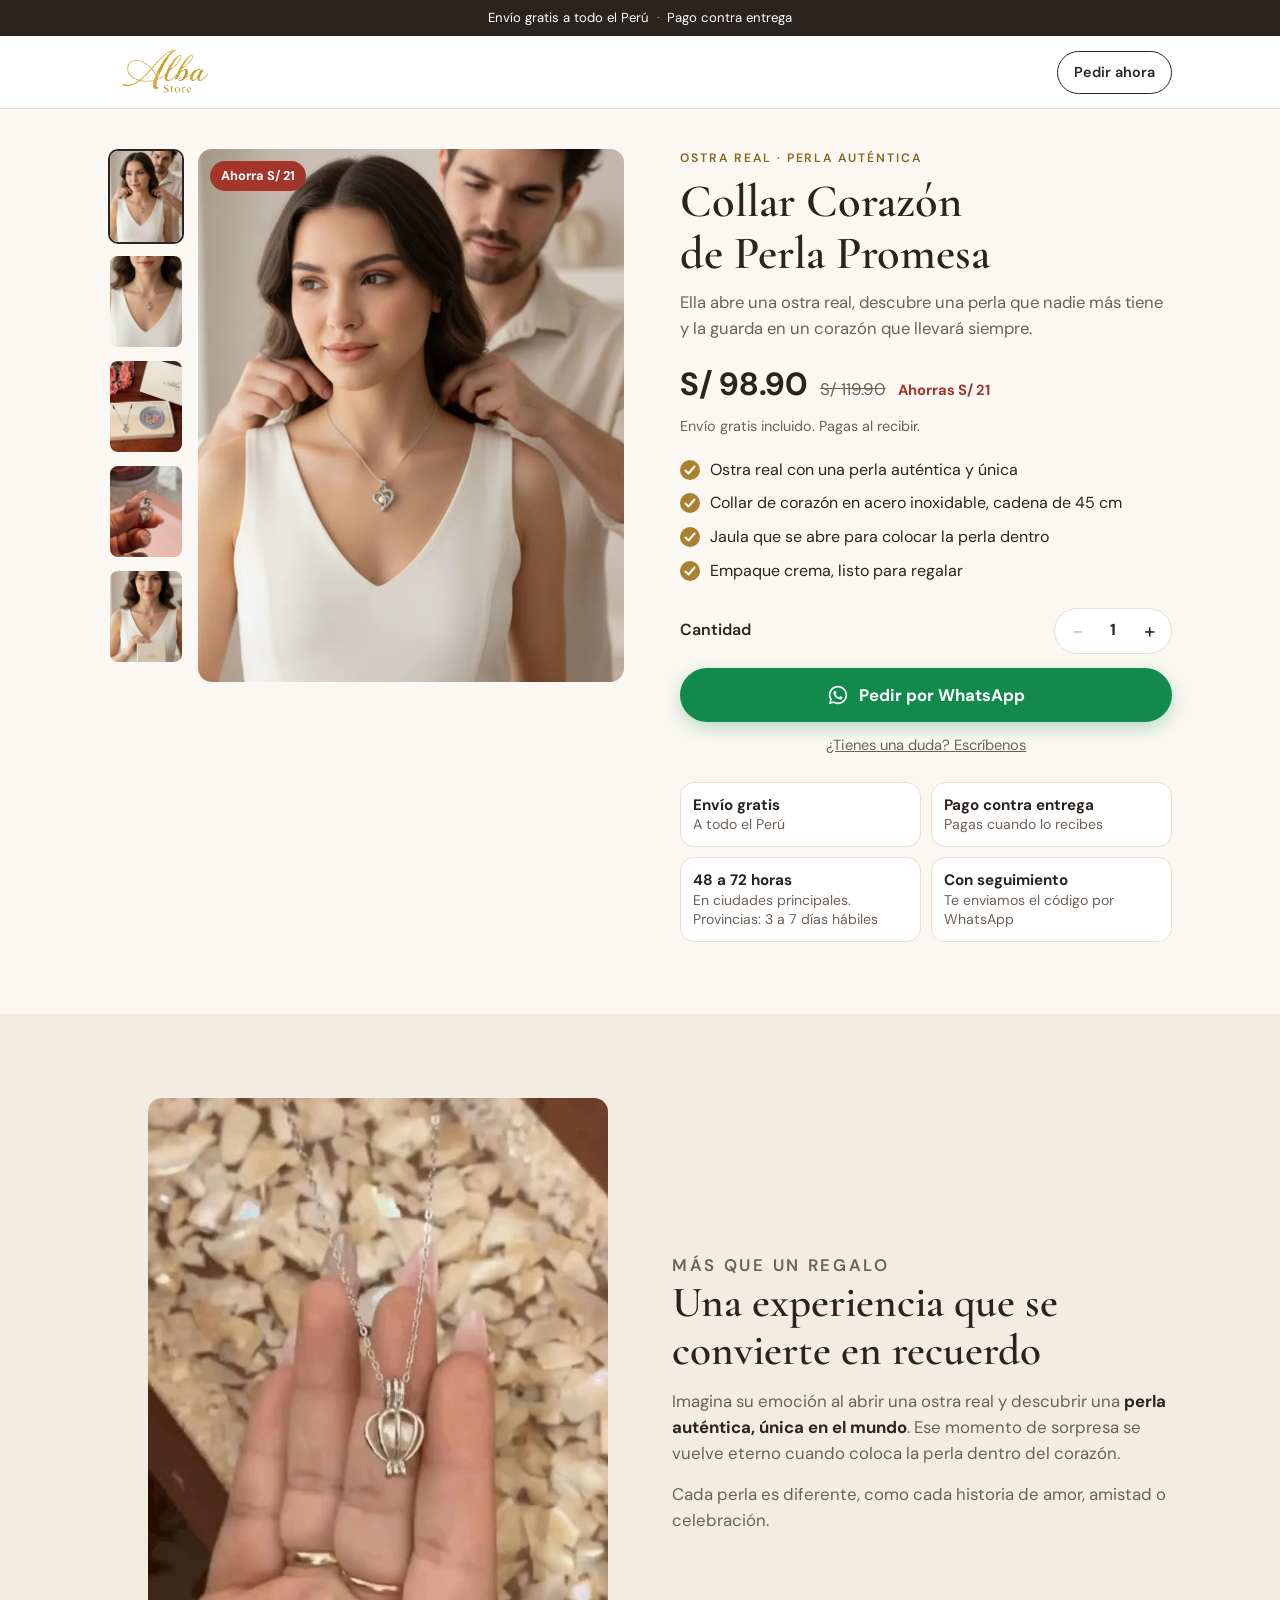
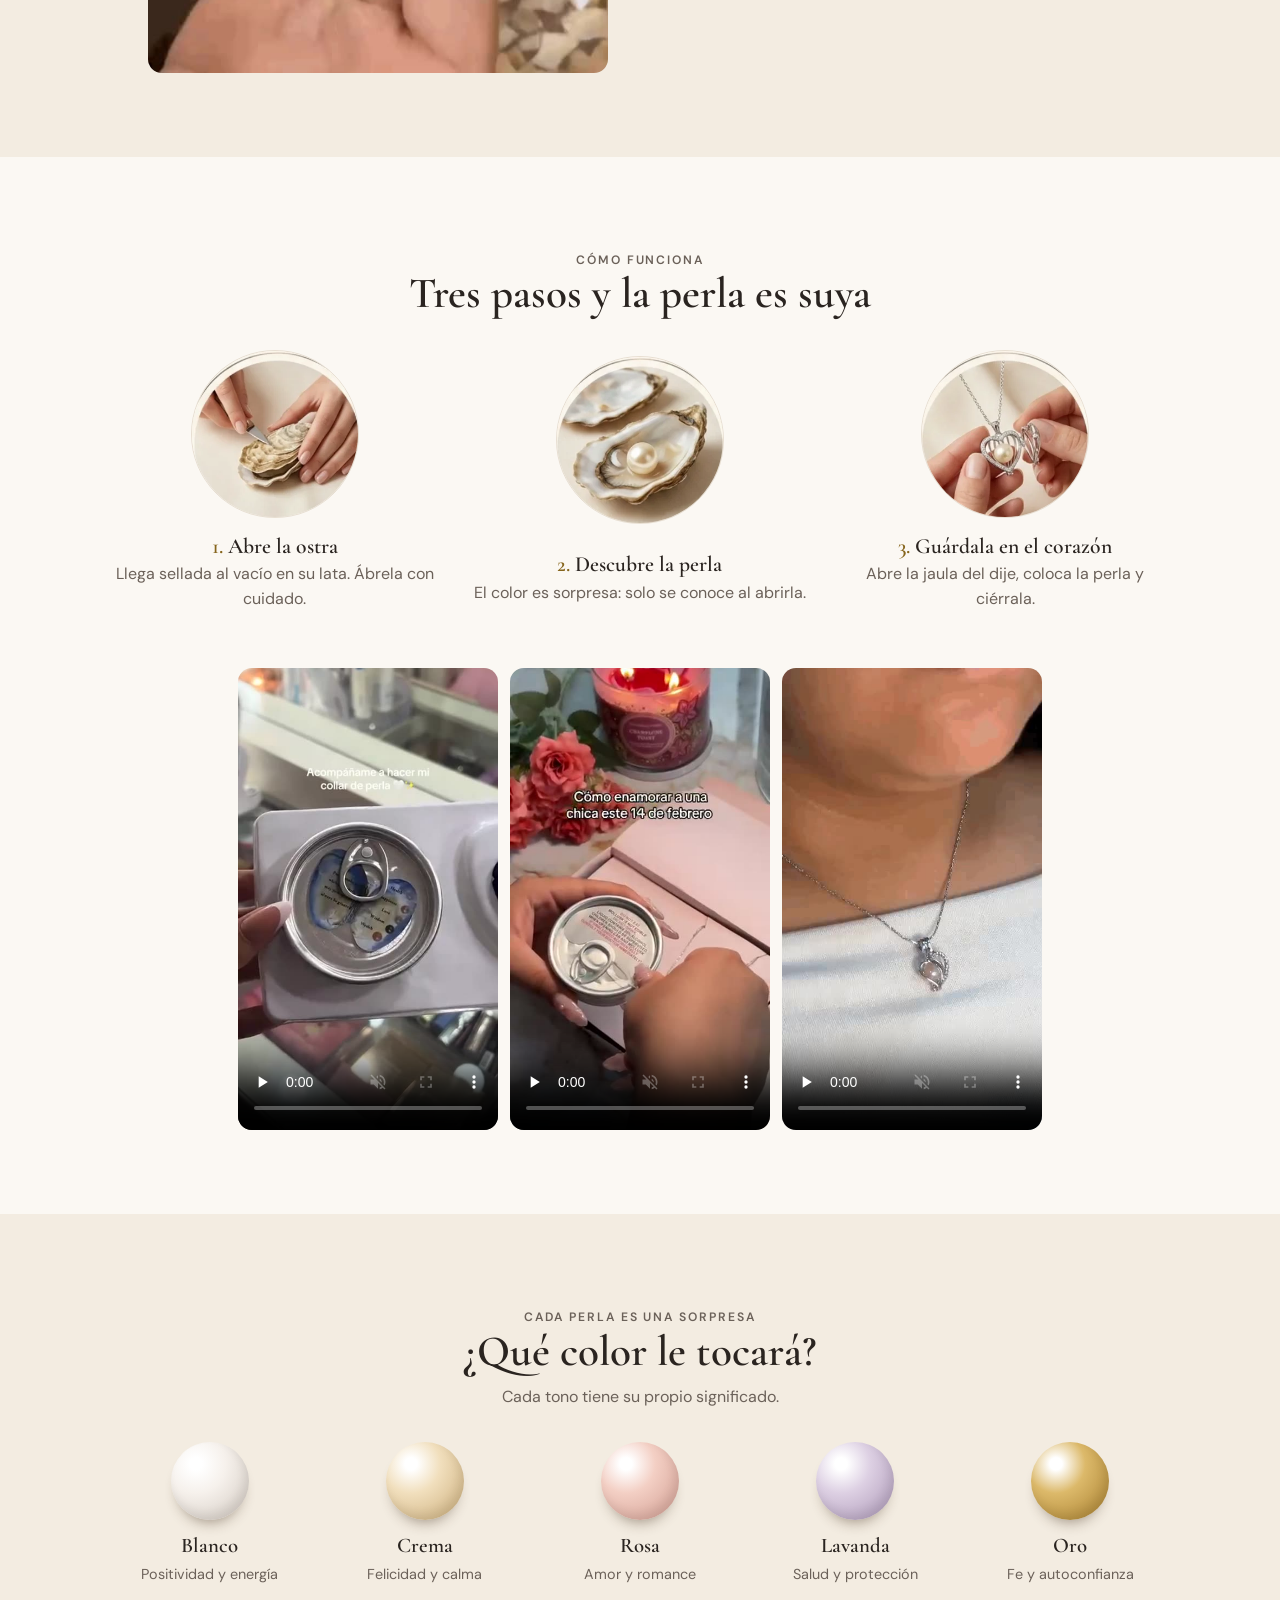
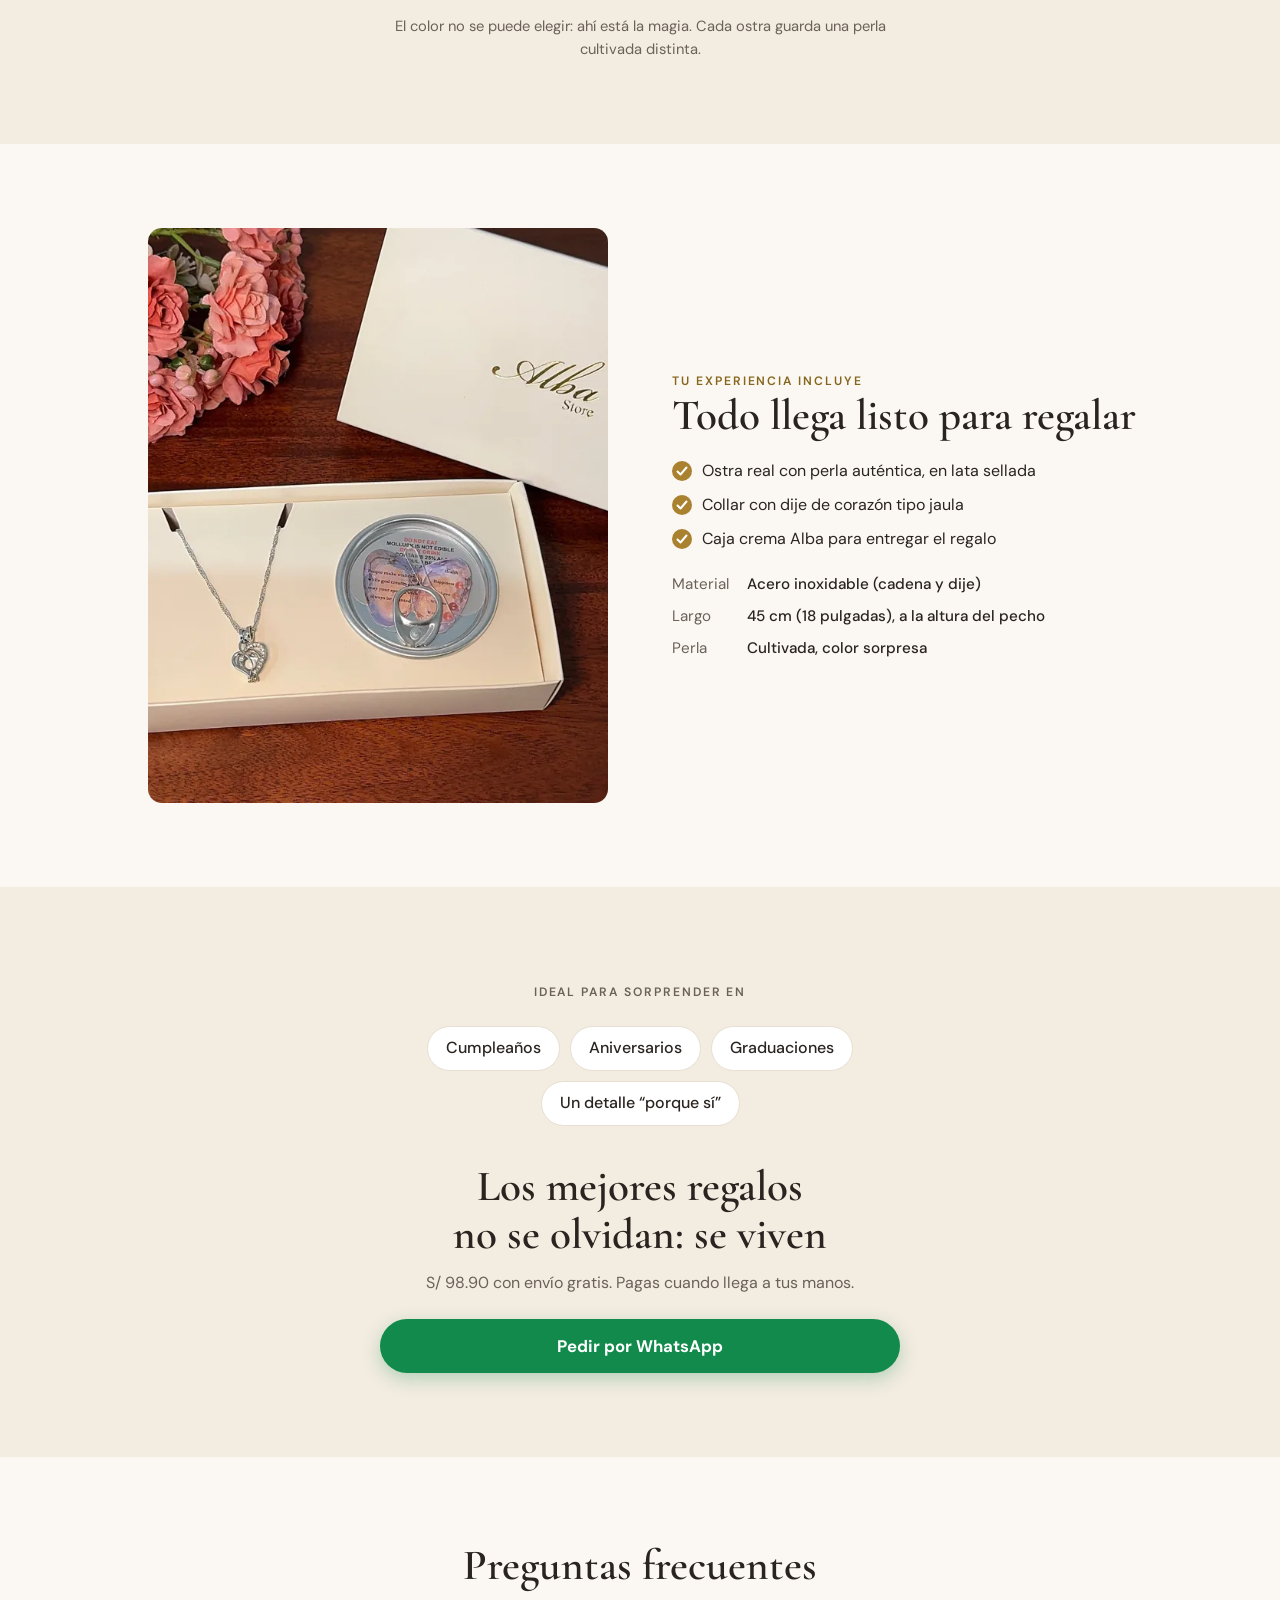
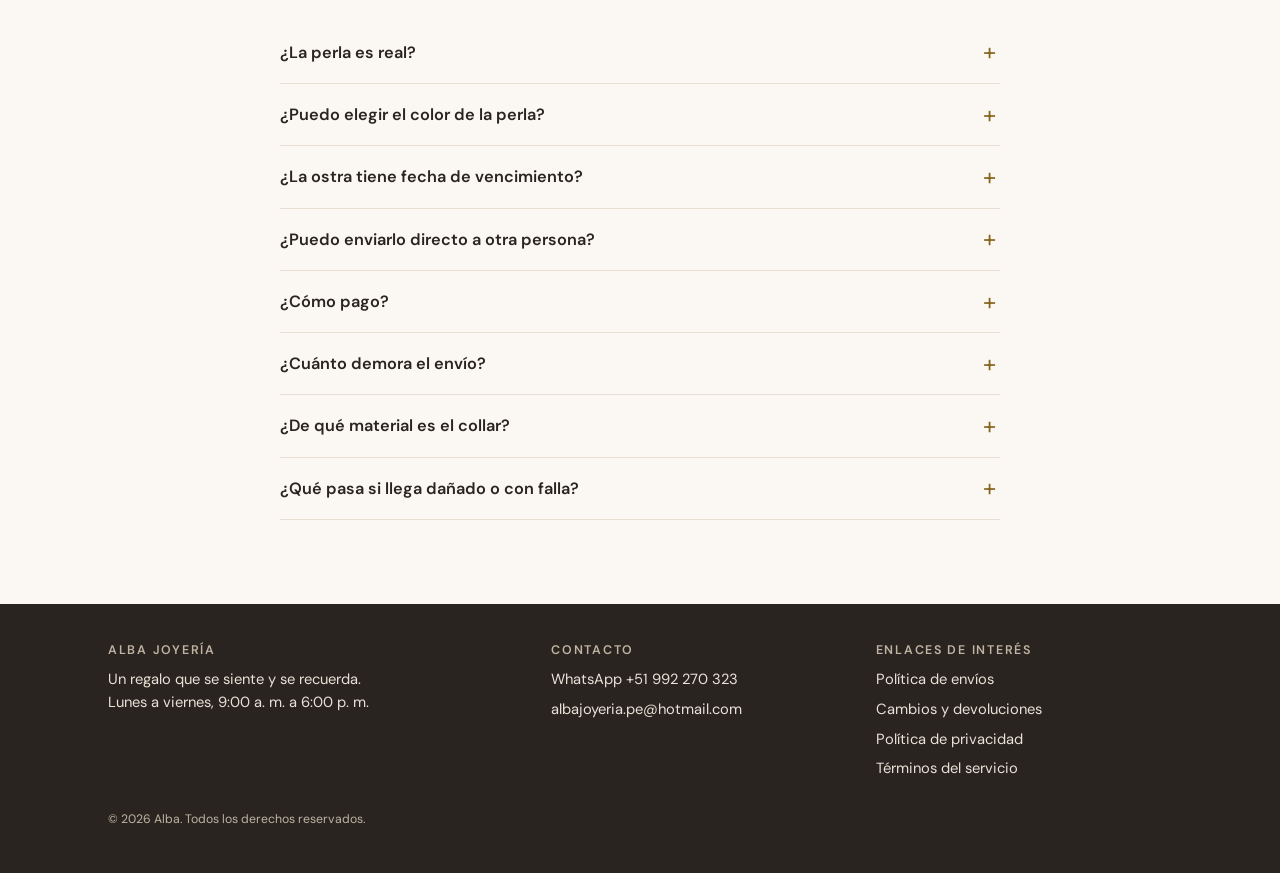
==== index.html @ fdcc2428 "Sitio estático de Alba: página del Collar Corazón de Perla Promesa Co-Authored-By: Claude Fable 5.2 " ====
<!doctype html>
<html lang="es-PE">
<head>
<meta charset="utf-8">
<meta name="viewport" content="width=device-width, initial-scale=1, viewport-fit=cover">
<title>Collar Corazón de Perla Promesa — Alba</title>
<meta name="description" content="Una ostra real con una perla auténtica y un collar de corazón para guardarla. Envío gratis a todo el Perú y pago contra entrega.">
<meta name="theme-color" content="#2a2420">
<link rel="canonical" href="https://www.albajoyeriaperu.com/">
<meta property="og:type" content="product">
<meta property="og:title" content="Collar Corazón de Perla Promesa — Alba">
<meta property="og:description" content="Ella abre una ostra real, descubre su perla y la guarda en un corazón. Envío gratis a todo el Perú.">
<meta property="og:image" content="https://www.albajoyeriaperu.com/img/og.jpg">
<meta property="og:locale" content="es_PE">
<link rel="icon" href="img/logo.png">
<link rel="preconnect" href="https://fonts.googleapis.com">
<link rel="preconnect" href="https://fonts.gstatic.com" crossorigin>
<link href="https://fonts.googleapis.com/css2?family=Cormorant+Garamond:wght@500;600&family=DM+Sans:wght@400;500;600;700&display=swap" rel="stylesheet">
<link rel="preload" as="image" href="img/pareja-600.webp" imagesrcset="img/pareja-600.webp 600w, img/pareja-1200.webp 1200w" imagesizes="(min-width: 860px) 480px, 100vw">
<link rel="stylesheet" href="styles.css">
<script type="application/ld+json">
{
  "@context": "https://schema.org",
  "@type": "Product",
  "name": "Collar Corazón de Perla Promesa",
  "image": ["https://www.albajoyeriaperu.com/img/pareja-1200.webp", "https://www.albajoyeriaperu.com/img/caja-1200.webp"],
  "description": "Ostra real con perla auténtica y collar de corazón de acero inoxidable con jaula para guardar la perla. Incluye empaque de regalo.",
  "brand": { "@type": "Brand", "name": "Alba" },
  "offers": {
    "@type": "Offer",
    "priceCurrency": "PEN",
    "price": "98.90",
    "availability": "https://schema.org/InStock",
    "url": "https://www.albajoyeriaperu.com/"
  }
}
</script>
</head>
<body>

<div class="topbar"><span>Envío gratis a todo el Perú</span><span>Pago contra entrega</span></div>

<header class="header">
  <div class="wrap">
    <a href="#top" aria-label="Alba, inicio"><img src="img/logo.png" alt="Alba Store" width="400" height="200"></a>
    <a class="header-cta" href="https://wa.me/51992270323?text=Hola%20Alba%2C%20quiero%20pedir%20el%20Collar%20Coraz%C3%B3n%20de%20Perla%20Promesa" data-order>Pedir ahora</a>
  </div>
</header>

<main id="top">

  <!-- Producto -->
  <section class="product">
    <div class="wrap product-grid">

      <div class="gallery" aria-label="Fotos del producto">
        <span class="badge-save">Ahorra S/ <span data-save>21</span></span>
        <div class="gallery-thumbs" id="thumbs"></div>
        <div class="gallery-track" id="track" tabindex="0">
          <img src="img/pareja-600.webp" srcset="img/pareja-600.webp 600w, img/pareja-1200.webp 1200w" sizes="(min-width: 860px) 480px, 100vw" width="1080" height="1350" alt="Él le pone el collar de corazón con la perla dentro" fetchpriority="high">
          <img src="img/detalle-600.webp" srcset="img/detalle-600.webp 600w, img/detalle-1200.webp 1200w" sizes="(min-width: 860px) 480px, 100vw" width="1080" height="1350" alt="Collar de corazón plateado con perla, puesto" loading="lazy">
          <img src="img/caja-600.webp" srcset="img/caja-600.webp 600w, img/caja-1200.webp 1200w" sizes="(min-width: 860px) 480px, 100vw" width="1200" height="1500" alt="Caja de regalo con el collar y la ostra enlatada" loading="lazy">
          <img src="img/perla-en-mano-600.webp" srcset="img/perla-en-mano-600.webp 600w, img/perla-en-mano-1200.webp 720w" sizes="(min-width: 860px) 480px, 100vw" width="720" height="895" alt="Perla rosada dentro del dije de corazón" loading="lazy">
          <img src="img/regalo-600.webp" srcset="img/regalo-600.webp 600w, img/regalo-1200.webp 864w" sizes="(min-width: 860px) 480px, 100vw" width="864" height="1080" alt="Collar puesto junto a la caja de regalo Alba" loading="lazy">
        </div>
        <div class="gallery-dots" id="dots"></div>
      </div>

      <div class="buy">
        <p class="eyebrow">Ostra real · Perla auténtica</p>
        <h1>Collar Corazón de Perla Promesa</h1>
        <p class="lede">Ella abre una ostra real, descubre una perla que nadie más tiene y la guarda en un corazón que llevará siempre.</p>

        <div class="price">
          <span class="price-now">S/ <span data-price>98.90</span></span>
          <s class="price-was">S/ <span data-compare>119.90</span></s>
          <span class="price-save">Ahorras S/ <span data-save>21</span></span>
          <span class="price-note">Envío gratis incluido. Pagas al recibir.</span>
        </div>

        <ul class="checks">
          <li>Ostra real con una perla auténtica y única</li>
          <li>Collar de corazón en acero inoxidable, cadena de 45 cm</li>
          <li>Jaula que se abre para colocar la perla dentro</li>
          <li>Empaque crema, listo para regalar</li>
        </ul>

        <div class="buy-actions" id="buy-actions">
          <div class="qty-row">
            <span id="qty-label">Cantidad</span>
            <div class="stepper" role="group" aria-labelledby="qty-label">
              <button type="button" data-qty="-1" aria-label="Quitar uno">−</button>
              <output data-qty-out>1</output>
              <button type="button" data-qty="1" aria-label="Agregar uno">+</button>
            </div>
          </div>
          <a class="btn btn--wa" href="https://wa.me/51992270323?text=Hola%20Alba%2C%20quiero%20pedir%20el%20Collar%20Coraz%C3%B3n%20de%20Perla%20Promesa" data-order>
            <svg viewBox="0 0 24 24" aria-hidden="true"><path d="M12 2a10 10 0 0 0-8.6 15.1L2 22l5-1.3A10 10 0 1 0 12 2Zm0 18.2a8.200 8.200 0 0 1-4.200-1.150l-.3-.18-3 .78.800-2.900-.200-.3A8.200 8.200 0 1 1 12 20.2Zm4.500-6.100c-.250-.120-1.460-.720-1.690-.800-.230-.080-.390-.120-.560.120-.160.250-.640.800-.780.970-.140.160-.290.180-.530.060a6.700 6.700 0 0 1-1.980-1.220 7.400 7.400 0 0 1-1.370-1.700c-.140-.250-.020-.380.110-.500.110-.110.250-.290.370-.430.120-.140.160-.250.250-.410.080-.160.040-.310-.020-.430-.060-.120-.560-1.340-.760-1.840-.200-.480-.410-.420-.560-.420h-.480a.920.920 0 0 0-.660.310 2.800 2.800 0 0 0-.870 2.070c0 1.220.890 2.400 1.010 2.570.120.160 1.750 2.670 4.240 3.740.590.260 1.050.410 1.410.520.590.190 1.130.160 1.560.100.480-.070 1.460-.600 1.670-1.170.210-.580.210-1.070.140-1.170-.060-.110-.220-.170-.470-.290Z"/></svg>
            Pedir por WhatsApp
          </a>
          <a class="link-quiet" href="https://wa.me/51992270323?text=Hola%20Alba%2C%20tengo%20una%20consulta%20sobre%20el%20Collar%20Coraz%C3%B3n%20de%20Perla" target="_blank" rel="noopener" data-track="consulta">¿Tienes una duda? Escríbenos</a>
        </div>

        <ul class="trust">
          <li><strong>Envío gratis</strong><span>A todo el Perú</span></li>
          <li><strong>Pago contra entrega</strong><span>Pagas cuando lo recibes</span></li>
          <li><strong>48 a 72 horas</strong><span>En ciudades principales. Provincias: 3 a 7 días hábiles</span></li>
          <li><strong>Con seguimiento</strong><span>Te enviamos el código por WhatsApp</span></li>
        </ul>
      </div>
    </div>
  </section>

  <!-- Historia -->
  <section class="section section--sand">
    <div class="wrap story">
      <video src="media/jaula.mp4" poster="media/jaula.jpg" autoplay muted loop playsinline preload="metadata" width="600" height="746" aria-label="El dije en forma de jaula sostenido en la mano"></video>
      <div>
        <p class="eyebrow">Más que un regalo</p>
        <h2>Una experiencia que se convierte en recuerdo</h2>
        <p>Imagina su emoción al abrir una ostra real y descubrir una <strong>perla auténtica, única en el mundo</strong>. Ese momento de sorpresa se vuelve eterno cuando coloca la perla dentro del corazón.</p>
        <p>Cada perla es diferente, como cada historia de amor, amistad o celebración.</p>
      </div>
    </div>
  </section>

  <!-- Cómo funciona -->
  <section class="section">
    <div class="wrap">
      <div class="section-head">
        <p class="eyebrow">Cómo funciona</p>
        <h2>Tres pasos y la perla es suya</h2>
      </div>
      <ol class="steps">
        <li>
          <img src="img/paso-1.webp" width="300" height="300" alt="" loading="lazy">
          <div><h3>Abre la ostra</h3><p>Llega sellada al vacío en su lata. Ábrela con cuidado.</p></div>
        </li>
        <li>
          <img src="img/paso-2.webp" width="300" height="300" alt="" loading="lazy">
          <div><h3>Descubre la perla</h3><p>El color es sorpresa: solo se conoce al abrirla.</p></div>
        </li>
        <li>
          <img src="img/paso-3.webp" width="300" height="300" alt="" loading="lazy">
          <div><h3>Guárdala en el corazón</h3><p>Abre la jaula del dije, coloca la perla y ciérrala.</p></div>
        </li>
      </ol>

      <div class="reels" aria-label="Videos del collar">
        <video src="media/video-1.mp4" poster="media/video-1.jpg" controls muted playsinline preload="none" width="480" height="852" aria-label="Video: armando el collar de perla"></video>
        <video src="media/video-2.mp4" poster="media/video-2.jpg" controls muted playsinline preload="none" width="480" height="864" aria-label="Video: abriendo la lata con la ostra"></video>
        <video src="media/puesto.mp4" poster="media/puesto.jpg" controls muted loop playsinline preload="none" width="464" height="832" aria-label="Video: el collar puesto"></video>
      </div>
    </div>
  </section>

  <!-- Colores -->
  <section class="section section--sand">
    <div class="wrap">
      <div class="section-head">
        <p class="eyebrow">Cada perla es una sorpresa</p>
        <h2>¿Qué color le tocará?</h2>
        <p>Cada tono tiene su propio significado.</p>
      </div>
      <ul class="pearls">
        <li><div class="pearl" style="--c1:#f6f1ec;--c2:#cfc6bd"></div><strong>Blanco</strong><span>Positividad y energía</span></li>
        <li><div class="pearl" style="--c1:#f1dfbd;--c2:#c9aa76"></div><strong>Crema</strong><span>Felicidad y calma</span></li>
        <li><div class="pearl" style="--c1:#f3cfc4;--c2:#cf9a8e"></div><strong>Rosa</strong><span>Amor y romance</span></li>
        <li><div class="pearl" style="--c1:#ddd0e3;--c2:#a893b3"></div><strong>Lavanda</strong><span>Salud y protección</span></li>
        <li><div class="pearl" style="--c1:#dcb96a;--c2:#a57c2c"></div><strong>Oro</strong><span>Fe y autoconfianza</span></li>
      </ul>
      <p class="note">El color no se puede elegir: ahí está la magia. Cada ostra guarda una perla cultivada distinta.</p>
    </div>
  </section>

  <!-- Qué incluye -->
  <section class="section">
    <div class="wrap includes">
      <img src="img/caja-600.webp" srcset="img/caja-600.webp 600w, img/caja-1200.webp 1200w" sizes="(min-width: 860px) 460px, 100vw" width="1200" height="1500" alt="Caja Alba abierta con el collar y la lata de la ostra" loading="lazy">
      <div>
        <p class="eyebrow">Tu experiencia incluye</p>
        <h2>Todo llega listo para regalar</h2>
        <ul class="checks">
          <li>Ostra real con perla auténtica, en lata sellada</li>
          <li>Collar con dije de corazón tipo jaula</li>
          <li>Caja crema Alba para entregar el regalo</li>
        </ul>
        <dl class="specs">
          <dt>Material</dt><dd>Acero inoxidable (cadena y dije)</dd>
          <dt>Largo</dt><dd>45 cm (18 pulgadas), a la altura del pecho</dd>
          <dt>Perla</dt><dd>Cultivada, color sorpresa</dd>
        </dl>
      </div>
    </div>
  </section>

  <!-- Ocasiones + cierre -->
  <section class="section section--sand closing">
    <div class="wrap">
      <div class="box">
        <p class="eyebrow">Ideal para sorprender en</p>
        <ul class="occasions" style="margin-top:16px">
          <li>Cumpleaños</li><li>Aniversarios</li><li>Graduaciones</li><li>Un detalle “porque sí”</li>
        </ul>
        <h2 style="margin-top:36px">Los mejores regalos no se olvidan: se viven</h2>
        <p>S/ <span data-price>98.90</span> con envío gratis. Pagas cuando llega a tus manos.</p>
        <a class="btn btn--wa" href="https://wa.me/51992270323?text=Hola%20Alba%2C%20quiero%20pedir%20el%20Collar%20Coraz%C3%B3n%20de%20Perla%20Promesa" data-order>Pedir por WhatsApp</a>
      </div>
    </div>
  </section>

  <!-- FAQ -->
  <section class="section" id="preguntas">
    <div class="wrap">
      <div class="section-head"><h2>Preguntas frecuentes</h2></div>
      <div class="faq">
        <details>
          <summary>¿La perla es real?</summary>
          <p>Sí. La ostra es auténtica y en su interior guarda una perla real cultivada. Cada una es única.</p>
        </details>
        <details>
          <summary>¿Puedo elegir el color de la perla?</summary>
          <p>No, el color es sorpresa. La perla solo se descubre al abrir la ostra.</p>
        </details>
        <details>
          <summary>¿La ostra tiene fecha de vencimiento?</summary>
          <p>Viene sellada herméticamente y envasada al vacío en una disolución de alcohol, así que no genera olores ni se descompone. Recomendamos abrirla dentro de los primeros 6 meses y guardarla en un lugar fresco, seco y lejos de la luz directa.</p>
        </details>
        <details>
          <summary>¿Puedo enviarlo directo a otra persona?</summary>
          <p>Claro. Indícanos la dirección de quien quieres sorprender y lo enviamos listo para regalo. En ese caso te recomendamos pagar por adelantado, para que no le cobren al recibirlo.</p>
        </details>
        <details>
          <summary>¿Cómo pago?</summary>
          <p>Puedes pagar contra entrega, al momento de recibir tu pedido. Si prefieres pagar por adelantado, lo coordinamos por WhatsApp.</p>
        </details>
        <details>
          <summary>¿Cuánto demora el envío?</summary>
          <p>Despachamos en un máximo de 24 horas hábiles. En ciudades principales llega en 48 a 72 horas hábiles, y en provincias y zonas alejadas en 3 a 7 días hábiles. Te enviamos el código de seguimiento por WhatsApp.</p>
        </details>
        <details>
          <summary>¿De qué material es el collar?</summary>
          <p>La cadena y la jaula son de acero inoxidable. La cadena mide 45 cm (18 pulgadas), ideal para que el dije quede a la altura del pecho.</p>
        </details>
        <details>
          <summary>¿Qué pasa si llega dañado o con falla?</summary>
          <p>Escríbenos dentro de los 5 días calendario desde la entrega con fotos o video y lo resolvemos. Los detalles están en nuestra <a href="cambios-y-devoluciones.html">política de cambios y devoluciones</a>.</p>
        </details>
      </div>
    </div>
  </section>
</main>

<footer class="footer">
  <div class="wrap">
    <div class="footer-grid">
      <div>
        <h3>Alba Joyería</h3>
        <p>Un regalo que se siente y se recuerda.<br>Lunes a viernes, 9:00 a. m. a 6:00 p. m.</p>
      </div>
      <div>
        <h3>Contacto</h3>
        <ul>
          <li><a href="https://wa.me/51992270323" target="_blank" rel="noopener">WhatsApp +51 992 270 323</a></li>
          <li><a href="mailto:albajoyeria.pe@hotmail.com">albajoyeria.pe@hotmail.com</a></li>
        </ul>
      </div>
      <div>
        <h3>Enlaces de interés</h3>
        <ul>
          <li><a href="envios.html">Política de envíos</a></li>
          <li><a href="cambios-y-devoluciones.html">Cambios y devoluciones</a></li>
          <li><a href="privacidad.html">Política de privacidad</a></li>
          <li><a href="terminos.html">Términos del servicio</a></li>
        </ul>
      </div>
    </div>
    <small>© 2026 Alba. Todos los derechos reservados.</small>
  </div>
</footer>

<!-- Barra fija en móvil -->
<div class="sticky" id="sticky">
  <div class="sticky-price"><b>S/ <span data-price>98.90</span></b><s>S/ <span data-compare>119.90</span></s></div>
  <a class="btn btn--wa" href="https://wa.me/51992270323?text=Hola%20Alba%2C%20quiero%20pedir%20el%20Collar%20Coraz%C3%B3n%20de%20Perla%20Promesa" data-order>Pedir por WhatsApp</a>
</div>

<!-- Formulario de pedido -->
<dialog class="order" id="order" aria-labelledby="order-title">
  <form class="order-inner" id="order-form" novalidate>
    <div class="order-head">
      <div>
        <h2 id="order-title">Completa tu pedido</h2>
        <p>Lo confirmamos contigo por WhatsApp. No pagas nada ahora.</p>
      </div>
      <button type="button" class="order-close" id="order-close" aria-label="Cerrar">×</button>
    </div>

    <div class="order-item">
      <img src="img/detalle-600.webp" width="56" height="70" alt="">
      <div>Collar Corazón de Perla Promesa</div>
      <div class="stepper" role="group" aria-label="Cantidad" style="flex:none">
        <button type="button" data-qty="-1" aria-label="Quitar uno">−</button>
        <output data-qty-out>1</output>
        <button type="button" data-qty="1" aria-label="Agregar uno">+</button>
      </div>
    </div>

    <label class="field">
      <span>Nombre y apellido</span>
      <input type="text" name="nombre" autocomplete="name" required>
    </label>
    <label class="field">
      <span>Ciudad y distrito</span>
      <input type="text" name="ciudad" autocomplete="address-level2" placeholder="Ej.: Lima, Miraflores" required>
    </label>
    <label class="field">
      <span>Dirección de entrega <em>(opcional, puedes enviarla luego)</em></span>
      <input type="text" name="direccion" autocomplete="street-address">
    </label>

    <fieldset class="pay">
      <legend>¿Cómo prefieres pagar?</legend>
      <label><input type="radio" name="pago" value="Contra entrega" checked><span>Contra entrega<small>Pagas cuando recibes tu pedido</small></span></label>
      <label><input type="radio" name="pago" value="Pago por adelantado"><span>Por adelantado<small>Ideal si es un regalo para otra persona</small></span></label>
    </fieldset>

    <div class="order-total">
      <span>Total con envío gratis</span>
      <b>S/ <span data-total>98.90</span></b>
    </div>
    <button type="submit" class="btn btn--wa">Enviar pedido por WhatsApp</button>
    <p class="order-foot">Se abrirá WhatsApp con tu pedido ya escrito. Solo tienes que enviarlo.</p>
  </form>
</dialog>

<script src="script.js" defer></script>
</body>
</html>
---- styles.css ----
/* Alba — estilos. Mobile-first. */
:root {
  --bg: #fbf8f3;
  --surface: #ffffff;
  --sand: #f3ece1;
  --ink: #2a2420;
  --muted: #6b6159;
  --gold: #a9812f;
  --gold-text: #86651c;
  --line: #e8dfd2;
  --wa: #128a4b;
  --wa-dark: #0d6f3c;
  --sale: #a3352b;
  --radius: 14px;
  --serif: "Cormorant Garamond", "Times New Roman", serif;
  --sans: "DM Sans", system-ui, -apple-system, "Segoe UI", Roboto, sans-serif;
  --wrap: 1120px;
}

*, *::before, *::after { box-sizing: border-box; }
html { scroll-behavior: smooth; -webkit-text-size-adjust: 100%; }
body {
  margin: 0;
  background: var(--bg);
  color: var(--ink);
  font-family: var(--sans);
  font-size: 16px;
  line-height: 1.55;
  -webkit-font-smoothing: antialiased;
}
img, video { max-width: 100%; height: auto; display: block; }
a { color: inherit; }
h1, h2, h3 { font-family: var(--serif); font-weight: 600; line-height: 1.12; margin: 0; text-wrap: balance; }
h2 { font-size: clamp(1.9rem, 5.2vw, 2.7rem); }
h3 { font-size: 1.35rem; }
p { margin: 0; }
button { font: inherit; color: inherit; }
:focus-visible { outline: 2px solid var(--gold); outline-offset: 3px; }

.wrap { width: 100%; max-width: var(--wrap); margin: 0 auto; padding: 0 16px; }
.sr-only { position: absolute; width: 1px; height: 1px; overflow: hidden; clip-path: inset(50%); white-space: nowrap; }
.eyebrow { font-size: .76rem; letter-spacing: .16em; text-transform: uppercase; color: var(--gold-text); font-weight: 600; }
.section { padding: 56px 0; }
.section--sand { background: var(--sand); }
.section-head { text-align: center; max-width: 620px; margin: 0 auto 32px; }
.section-head p { color: var(--muted); margin-top: 10px; }

/* Barra superior */
.topbar { background: var(--ink); color: #fff; font-size: .82rem; text-align: center; padding: 8px 12px; }
.topbar span + span::before { content: "·"; margin: 0 .6em; opacity: .6; }

/* Cabecera */
.header { background: var(--surface); border-bottom: 1px solid var(--line); position: sticky; top: 0; z-index: 30; }
.header .wrap { display: flex; align-items: center; justify-content: space-between; height: 60px; }
.header img { height: 46px; width: auto; }
.header-cta { font-size: .9rem; font-weight: 600; text-decoration: none; padding: 9px 16px; border: 1px solid var(--ink); border-radius: 999px; }
.header-cta:hover { background: var(--ink); color: #fff; }

/* Botones */
.btn {
  display: inline-flex; align-items: center; justify-content: center; gap: 10px;
  width: 100%; min-height: 54px; padding: 14px 22px;
  border: 0; border-radius: 999px; cursor: pointer; text-decoration: none;
  font-weight: 700; font-size: 1.05rem; line-height: 1.2;
  transition: background .15s, transform .1s;
}
.btn:active { transform: scale(.985); }
.btn--wa { background: var(--wa); color: #fff; box-shadow: 0 6px 18px rgba(18, 138, 75, .28); }
.btn--wa:hover { background: var(--wa-dark); }
.btn svg { width: 22px; height: 22px; flex: none; fill: currentColor; }
.link-quiet { display: inline-block; margin-top: 12px; font-size: .92rem; color: var(--muted); }

/* Producto */
.product { padding: 16px 0 48px; }
.product-grid { display: grid; gap: 22px; }

.gallery { position: relative; margin: 0 -16px; }
.gallery-track {
  display: flex; overflow-x: auto; scroll-snap-type: x mandatory; scrollbar-width: none;
  -webkit-overflow-scrolling: touch;
}
.gallery-track::-webkit-scrollbar { display: none; }
.gallery-track > * { flex: 0 0 100%; scroll-snap-align: center; aspect-ratio: 4 / 5; background: var(--sand); }
.gallery-track img { width: 100%; height: 100%; object-fit: cover; }
.gallery-dots { display: flex; justify-content: center; gap: 7px; margin-top: 12px; }
.gallery-dots button { width: 8px; height: 8px; padding: 0; border: 0; border-radius: 50%; background: var(--line); cursor: pointer; }
.gallery-dots button[aria-current="true"] { background: var(--ink); }
.gallery-thumbs { display: none; }
.badge-save {
  position: absolute; top: 12px; left: 12px; z-index: 2;
  background: var(--sale); color: #fff; font-size: .8rem; font-weight: 700; padding: 5px 11px; border-radius: 999px;
}

.buy h1 { font-size: clamp(2rem, 7vw, 2.9rem); margin-top: 8px; }
.buy .lede { color: var(--muted); margin-top: 10px; font-size: 1.04rem; }
.price { display: flex; align-items: baseline; flex-wrap: wrap; gap: 6px 12px; margin-top: 18px; }
.price-now { font-size: 2rem; font-weight: 700; letter-spacing: -.01em; }
.price-was { color: var(--muted); text-decoration: line-through; font-size: 1.05rem; }
.price-save { color: var(--sale); font-weight: 700; font-size: .92rem; }
.price-note { width: 100%; color: var(--muted); font-size: .9rem; }

.checks { list-style: none; padding: 0; margin: 20px 0 0; display: grid; gap: 9px; }
.checks li { display: flex; gap: 10px; align-items: flex-start; }
.checks li::before {
  content: ""; flex: none; width: 20px; height: 20px; margin-top: 2px; border-radius: 50%;
  background: var(--gold) url("data:image/svg+xml,%3Csvg xmlns='http://www.w3.org/2000/svg' viewBox='0 0 20 20'%3E%3Cpath d='M5.5 10.5l3 3 6-7' fill='none' stroke='%23fff' stroke-width='2' stroke-linecap='round' stroke-linejoin='round'/%3E%3C/svg%3E") center/20px no-repeat;
}

.buy-actions { margin-top: 24px; text-align: center; }
.qty-row { display: flex; align-items: center; justify-content: space-between; margin-bottom: 14px; text-align: left; }
.qty-row > span { font-weight: 600; }
.stepper { display: inline-flex; align-items: center; border: 1px solid var(--line); border-radius: 999px; background: var(--surface); }
.stepper button { width: 44px; height: 44px; border: 0; background: none; font-size: 1.3rem; cursor: pointer; border-radius: 50%; }
.stepper button:disabled { opacity: .3; cursor: default; }
.stepper output { min-width: 28px; text-align: center; font-weight: 700; font-variant-numeric: tabular-nums; }

.trust { list-style: none; padding: 0; margin: 24px 0 0; display: grid; grid-template-columns: 1fr 1fr; gap: 10px; }
.trust li { background: var(--surface); border: 1px solid var(--line); border-radius: var(--radius); padding: 12px; font-size: .88rem; line-height: 1.35; }
.trust strong { display: block; font-size: .95rem; }
.trust span { color: var(--muted); }

/* Historia */
.story { display: grid; gap: 24px; align-items: center; }
.story video, .story img { border-radius: var(--radius); width: 100%; aspect-ratio: 4 / 5; object-fit: cover; background: var(--sand); }
.story p { color: var(--muted); margin-top: 14px; font-size: 1.05rem; }
.story p strong { color: var(--ink); }

/* Pasos */
.steps { list-style: none; padding: 0; margin: 0; display: grid; gap: 26px; counter-reset: paso; }
.steps li { display: grid; grid-template-columns: 96px 1fr; gap: 16px; align-items: center; counter-increment: paso; }
.steps img { width: 96px; height: 96px; border-radius: 50%; object-fit: cover; border: 1px solid var(--line); }
.steps h3::before { content: counter(paso) ". "; color: var(--gold-text); }
.steps p { color: var(--muted); margin-top: 4px; }

/* Videos */
.reels { display: flex; gap: 12px; overflow-x: auto; scroll-snap-type: x mandatory; padding: 4px 16px 8px; margin: 36px -16px 0; scrollbar-width: none; }
.reels::-webkit-scrollbar { display: none; }
.reels video { flex: 0 0 62%; max-width: 260px; aspect-ratio: 9 / 16; object-fit: cover; border-radius: var(--radius); scroll-snap-align: center; background: #000; }

/* Perlas */
.pearls { list-style: none; padding: 0; margin: 0; display: grid; grid-template-columns: repeat(2, 1fr); gap: 22px 12px; text-align: center; }
.pearls li:last-child { grid-column: 1 / -1; }
.pearl {
  width: 64px; height: 64px; margin: 0 auto 10px; border-radius: 50%;
  background: radial-gradient(circle at 32% 28%, #fff 0 8%, var(--c1) 38%, var(--c2) 100%);
  box-shadow: 0 10px 14px -8px rgba(60, 40, 20, .45), inset -4px -6px 10px rgba(0, 0, 0, .08);
}
.pearls strong { display: block; font-family: var(--serif); font-size: 1.3rem; font-weight: 600; }
.pearls span { color: var(--muted); font-size: .9rem; }
.note { text-align: center; color: var(--muted); font-size: .92rem; max-width: 520px; margin: 28px auto 0; }

/* Incluye */
.includes { display: grid; gap: 24px; align-items: center; }
.includes img { border-radius: var(--radius); width: 100%; aspect-ratio: 4 / 5; object-fit: cover; }
.specs { margin: 22px 0 0; display: grid; grid-template-columns: auto 1fr; gap: 8px 18px; font-size: .95rem; }
.specs dt { color: var(--muted); }
.specs dd { margin: 0; font-weight: 500; }

.occasions { list-style: none; padding: 0; margin: 0; display: flex; flex-wrap: wrap; justify-content: center; gap: 10px; }
.occasions li { background: var(--surface); border: 1px solid var(--line); border-radius: 999px; padding: 9px 18px; font-weight: 500; }

/* Cierre */
.closing { text-align: center; }
.closing .box { max-width: 520px; margin: 0 auto; }
.closing p { color: var(--muted); margin: 12px 0 24px; }

/* FAQ */
.faq { max-width: 720px; margin: 0 auto; }
.faq details { border-bottom: 1px solid var(--line); }
.faq summary {
  list-style: none; cursor: pointer; padding: 18px 34px 18px 0; position: relative;
  font-weight: 600; font-size: 1.02rem;
}
.faq summary::-webkit-details-marker { display: none; }
.faq summary::after { content: "+"; position: absolute; right: 4px; top: 50%; transform: translateY(-50%); font-size: 1.5rem; font-weight: 400; color: var(--gold-text); }
.faq details[open] summary::after { content: "–"; }
.faq details p { color: var(--muted); padding: 0 0 18px; }

/* Pie */
.footer { background: var(--ink); color: #e9e2d8; padding: 40px 0 110px; font-size: .92rem; }
.footer-grid { display: grid; gap: 28px; }
.footer h3 { font-family: var(--sans); font-size: .78rem; letter-spacing: .14em; text-transform: uppercase; color: #bfb3a3; margin-bottom: 10px; font-weight: 600; }
.footer ul { list-style: none; padding: 0; margin: 0; display: grid; gap: 7px; }
.footer a { text-decoration: none; }
.footer a:hover { text-decoration: underline; }
.footer small { display: block; margin-top: 30px; color: #bfb3a3; }

/* Barra fija móvil */
.sticky {
  position: fixed; left: 0; right: 0; bottom: 0; z-index: 40;
  background: var(--surface); border-top: 1px solid var(--line);
  padding: 10px 16px calc(10px + env(safe-area-inset-bottom));
  display: flex; align-items: center; gap: 14px;
  transform: translateY(110%); transition: transform .25s;
}
.sticky.is-on { transform: none; }
.sticky-price { line-height: 1.2; white-space: nowrap; }
.sticky-price b { display: block; font-size: 1.15rem; }
.sticky-price s { color: var(--muted); font-size: .82rem; }
.sticky .btn { min-height: 48px; font-size: 1rem; padding: 10px 16px; }

/* Formulario de pedido */
dialog.order {
  border: 0; padding: 0; width: 100%; max-width: 480px; max-height: 92dvh;
  margin: auto auto 0; border-radius: 20px 20px 0 0; background: var(--surface); color: var(--ink);
  overflow-y: auto;
}
dialog.order::backdrop { background: rgba(30, 24, 20, .55); }
.order-inner { padding: 20px 18px calc(20px + env(safe-area-inset-bottom)); }
.order-head { display: flex; justify-content: space-between; align-items: flex-start; gap: 12px; }
.order-head h2 { font-size: 1.7rem; }
.order-head p { color: var(--muted); font-size: .92rem; margin-top: 4px; }
.order-close { flex: none; width: 40px; height: 40px; border: 0; border-radius: 50%; background: var(--sand); font-size: 1.3rem; cursor: pointer; line-height: 1; }
.order-item { display: flex; align-items: center; gap: 12px; margin: 16px 0; padding: 10px; border: 1px solid var(--line); border-radius: var(--radius); }
.order-item img { width: 56px; height: 70px; object-fit: cover; border-radius: 8px; }
.order-item div { flex: 1; font-weight: 600; font-size: .95rem; line-height: 1.3; }
.field { display: block; margin-top: 14px; }
.field > span { display: block; font-weight: 600; font-size: .92rem; margin-bottom: 6px; }
.field > span em { font-style: normal; font-weight: 400; color: var(--muted); }
.field input[type="text"] {
  width: 100%; height: 50px; padding: 0 14px; font: inherit; font-size: 16px; color: var(--ink);
  border: 1px solid #cfc4b4; border-radius: 10px; background: #fff;
}
.field input:focus { outline: 2px solid var(--gold); outline-offset: 1px; }
.field input[aria-invalid="true"] { border-color: var(--sale); }
.field-error { color: var(--sale); font-size: .85rem; margin-top: 5px; }
.pay { border: 0; padding: 0; margin: 16px 0 0; display: grid; gap: 8px; }
.pay legend { font-weight: 600; font-size: .92rem; margin-bottom: 8px; padding: 0; }
.pay label { display: flex; gap: 10px; align-items: center; padding: 12px 14px; border: 1px solid #cfc4b4; border-radius: 10px; cursor: pointer; }
.pay label:has(input:checked) { border-color: var(--ink); box-shadow: inset 0 0 0 1px var(--ink); }
.pay input { accent-color: var(--ink); width: 18px; height: 18px; margin: 0; }
.pay small { display: block; color: var(--muted); }
.order-total { display: flex; justify-content: space-between; align-items: baseline; margin: 18px 0 14px; padding-top: 14px; border-top: 1px solid var(--line); }
.order-total b { font-size: 1.4rem; }
.order-total span { color: var(--muted); font-size: .9rem; }
.order-foot { text-align: center; color: var(--muted); font-size: .84rem; margin-top: 12px; }

/* Páginas de políticas */
.legal { max-width: 720px; margin: 0 auto; padding: 40px 16px 64px; }
.legal h1 { font-size: clamp(1.9rem, 6vw, 2.6rem); margin-bottom: 22px; }
.legal h2, .legal h3, .legal h4 { font-family: var(--sans); font-size: 1.02rem; font-weight: 700; margin: 26px 0 8px; }
.legal p, .legal li { color: #4a413a; margin-bottom: 10px; }
.legal ul, .legal ol { padding-left: 20px; }
.legal .back { display: inline-block; margin-bottom: 22px; color: var(--muted); font-size: .92rem; }

/* Escritorio */
@media (min-width: 860px) {
  .section { padding: 84px 0; }
  .wrap { padding: 0 28px; }
  .header .wrap { height: 72px; }
  .header img { height: 56px; }
  .product { padding: 40px 0 72px; }
  .product-grid { grid-template-columns: minmax(0, 1.05fr) minmax(0, 1fr); gap: 56px; align-items: start; }
  .gallery { margin: 0; position: sticky; top: 96px; display: grid; grid-template-columns: 76px 1fr; gap: 14px; }
  .gallery-track { border-radius: var(--radius); grid-column: 2; grid-row: 1; }
  .gallery-dots { display: none; }
  .gallery-thumbs { display: grid; gap: 10px; align-content: start; grid-column: 1; grid-row: 1; }
  .gallery-thumbs button { padding: 0; border: 2px solid transparent; border-radius: 10px; overflow: hidden; cursor: pointer; background: none; aspect-ratio: 4 / 5; }
  .gallery-thumbs button[aria-current="true"] { border-color: var(--ink); }
  .gallery-thumbs img { width: 100%; height: 100%; object-fit: cover; }
  .badge-save { left: 102px; }
  .story, .includes { grid-template-columns: 1fr 1fr; gap: 64px; }
  .story > :first-child, .includes > :first-child { max-width: 460px; justify-self: end; }
  .steps { grid-template-columns: repeat(3, 1fr); gap: 32px; }
  .steps li { grid-template-columns: 1fr; justify-items: center; text-align: center; }
  .steps img { width: 168px; height: 168px; }
  .reels { justify-content: center; overflow: visible; margin: 56px 0 0; padding: 0; }
  .reels video { flex: 0 0 240px; }
  .pearls { grid-template-columns: repeat(5, 1fr); }
  .pearls li:last-child { grid-column: auto; }
  .pearl { width: 78px; height: 78px; }
  .footer { padding-bottom: 44px; }
  .footer-grid { grid-template-columns: 1.4fr 1fr 1fr; }
  .sticky { display: none; }
  dialog.order { margin: auto; border-radius: 20px; }
  .order-inner { padding: 28px; }
}

@media (prefers-reduced-motion: reduce) {
  html { scroll-behavior: auto; }
  * { transition: none !important; }
}
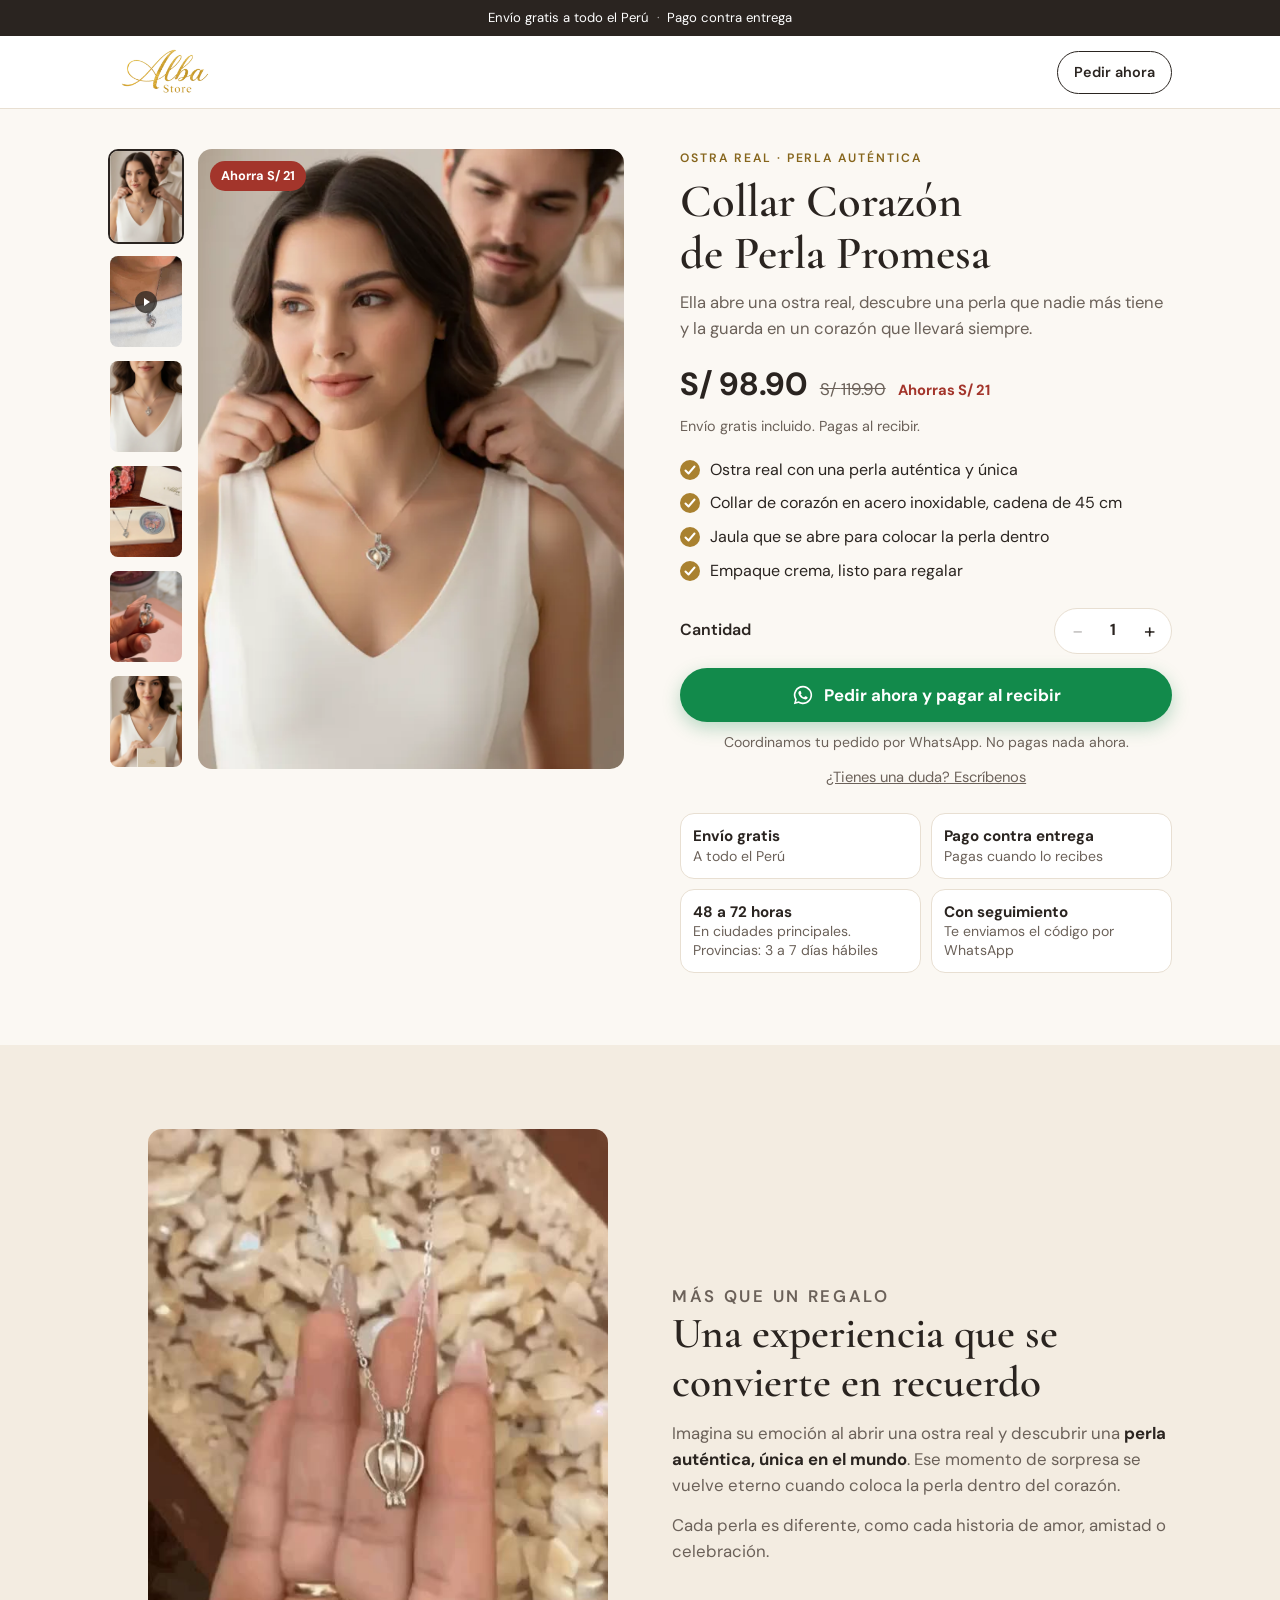
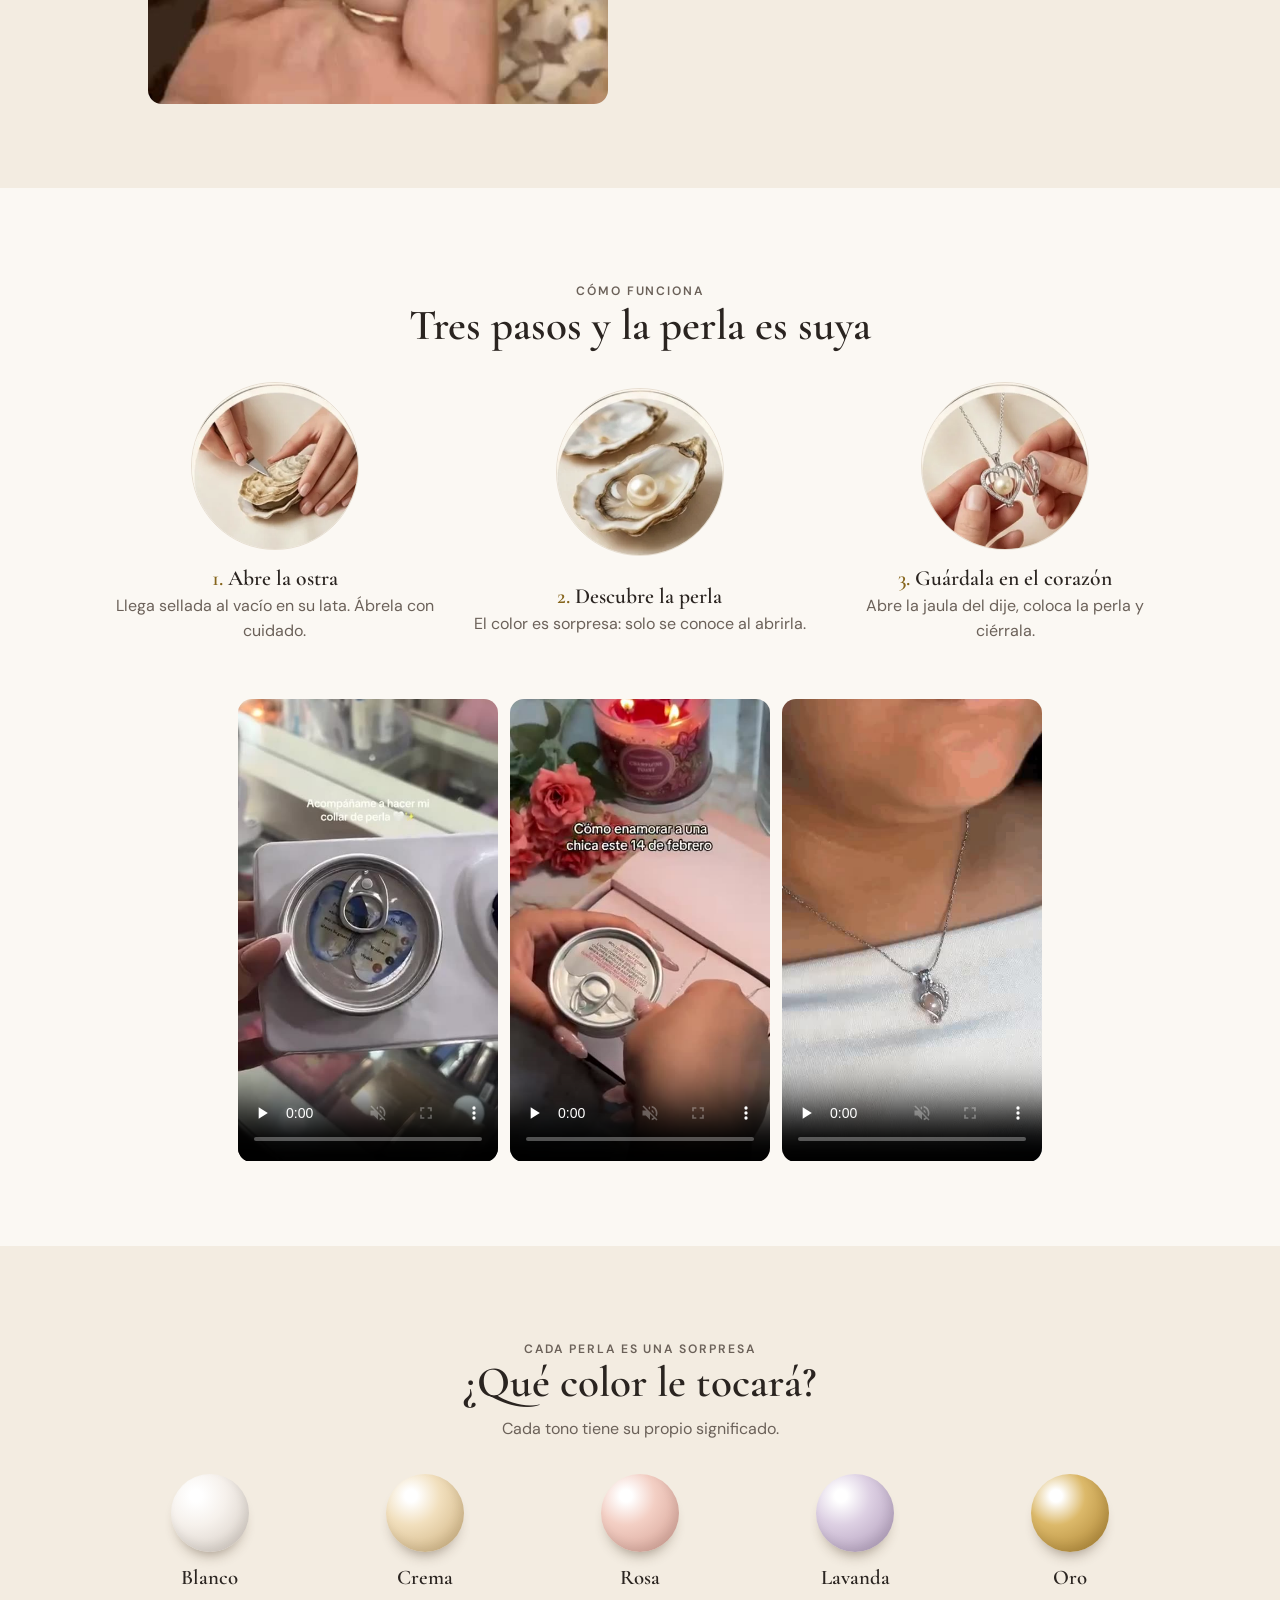
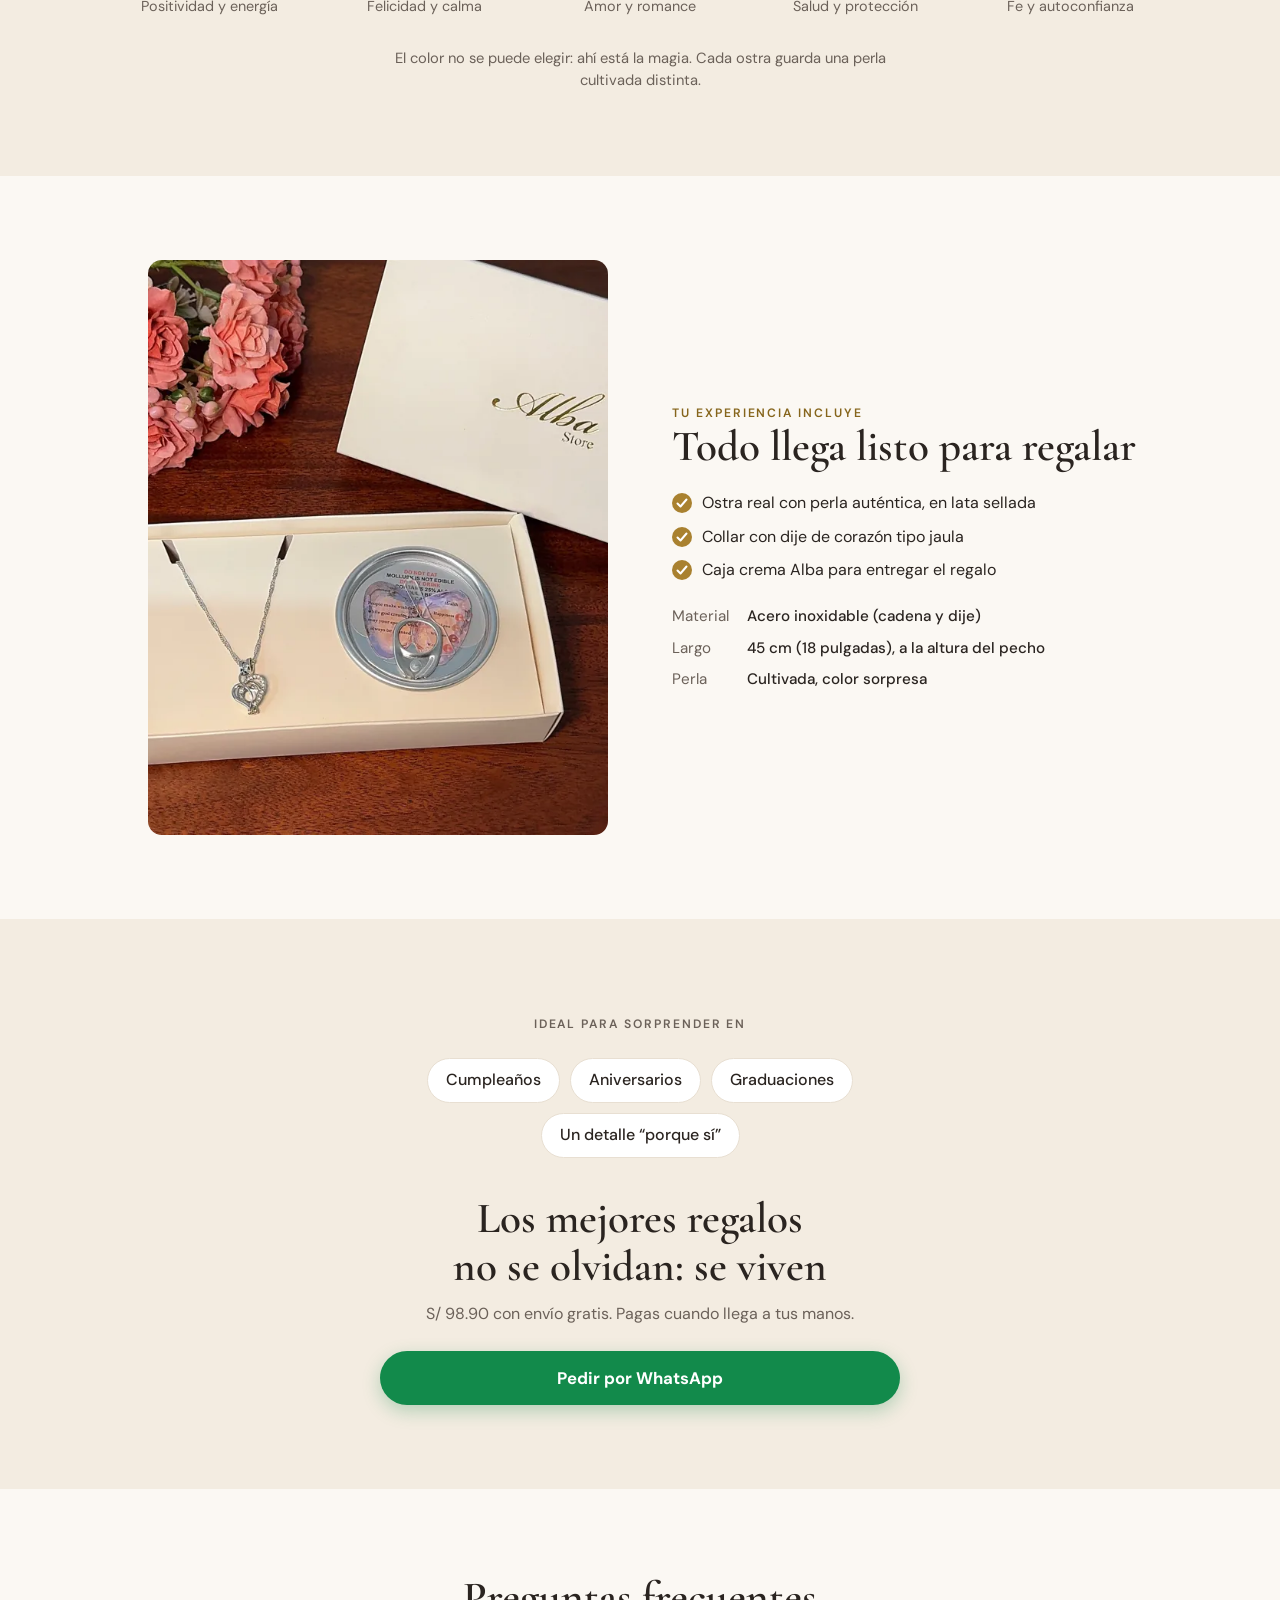
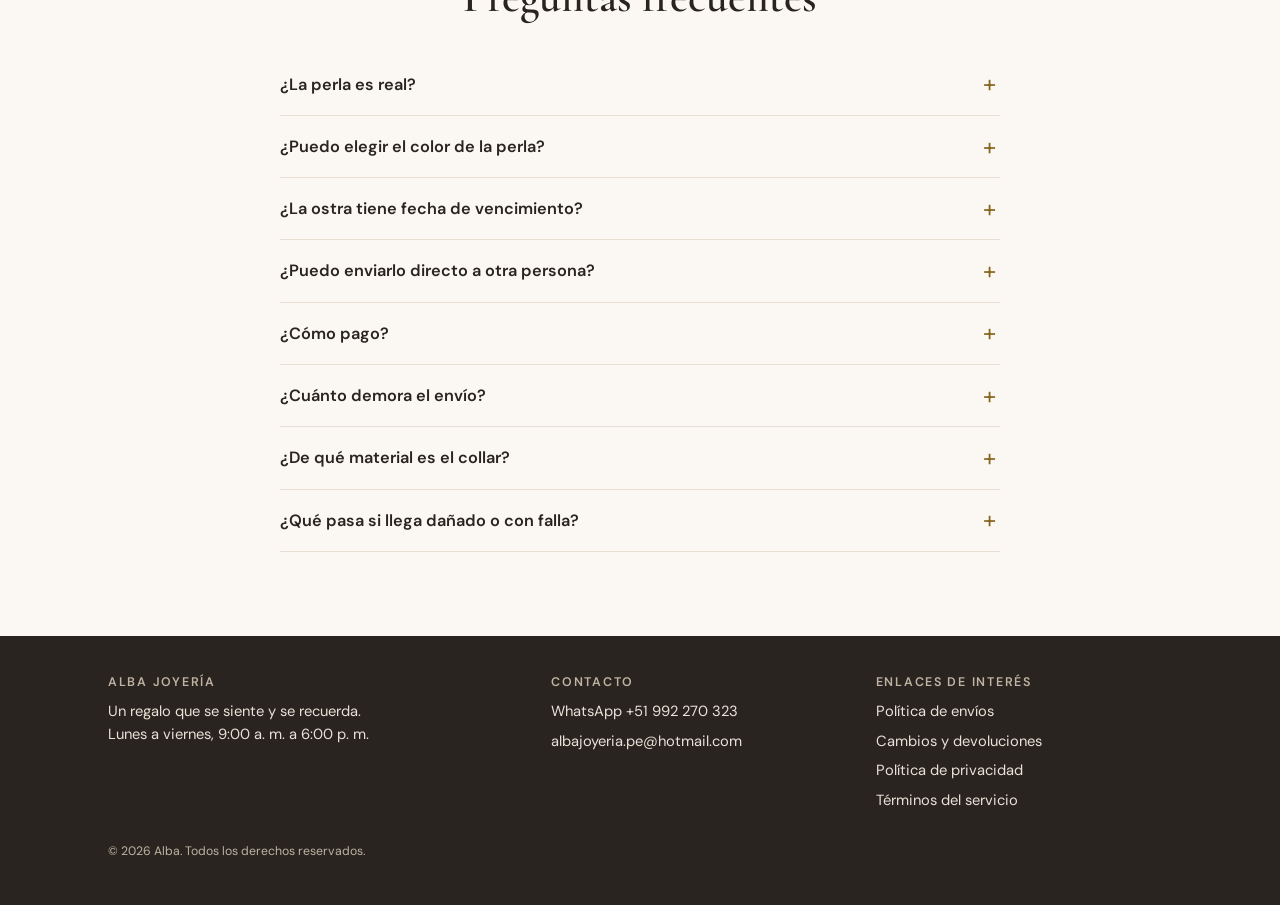
==== commit 400409a3: "Galería con miniaturas y video, formulario por zona de envío y botones más claros Co-Authored-By: Cl" ====
--- a/index.html
+++ b/index.html
@@ -58,12 +58,12 @@
         <div class="gallery-thumbs" id="thumbs"></div>
         <div class="gallery-track" id="track" tabindex="0">
           <img src="img/pareja-600.webp" srcset="img/pareja-600.webp 600w, img/pareja-1200.webp 1200w" sizes="(min-width: 860px) 480px, 100vw" width="1080" height="1350" alt="Él le pone el collar de corazón con la perla dentro" fetchpriority="high">
+          <video src="media/puesto.mp4" poster="media/puesto.jpg" muted loop playsinline preload="none" width="464" height="832" aria-label="Video del collar puesto"></video>
           <img src="img/detalle-600.webp" srcset="img/detalle-600.webp 600w, img/detalle-1200.webp 1200w" sizes="(min-width: 860px) 480px, 100vw" width="1080" height="1350" alt="Collar de corazón plateado con perla, puesto" loading="lazy">
           <img src="img/caja-600.webp" srcset="img/caja-600.webp 600w, img/caja-1200.webp 1200w" sizes="(min-width: 860px) 480px, 100vw" width="1200" height="1500" alt="Caja de regalo con el collar y la ostra enlatada" loading="lazy">
           <img src="img/perla-en-mano-600.webp" srcset="img/perla-en-mano-600.webp 600w, img/perla-en-mano-1200.webp 720w" sizes="(min-width: 860px) 480px, 100vw" width="720" height="895" alt="Perla rosada dentro del dije de corazón" loading="lazy">
           <img src="img/regalo-600.webp" srcset="img/regalo-600.webp 600w, img/regalo-1200.webp 864w" sizes="(min-width: 860px) 480px, 100vw" width="864" height="1080" alt="Collar puesto junto a la caja de regalo Alba" loading="lazy">
         </div>
-        <div class="gallery-dots" id="dots"></div>
       </div>
 
       <div class="buy">
@@ -96,8 +96,9 @@
           </div>
           <a class="btn btn--wa" href="https://wa.me/51992270323?text=Hola%20Alba%2C%20quiero%20pedir%20el%20Collar%20Coraz%C3%B3n%20de%20Perla%20Promesa" data-order>
             <svg viewBox="0 0 24 24" aria-hidden="true"><path d="M12 2a10 10 0 0 0-8.6 15.1L2 22l5-1.3A10 10 0 1 0 12 2Zm0 18.2a8.200 8.200 0 0 1-4.200-1.150l-.3-.18-3 .78.800-2.900-.200-.3A8.200 8.200 0 1 1 12 20.2Zm4.500-6.100c-.250-.120-1.460-.720-1.690-.800-.230-.080-.390-.120-.560.120-.160.250-.640.800-.780.970-.140.160-.290.180-.530.060a6.700 6.700 0 0 1-1.980-1.220 7.400 7.400 0 0 1-1.370-1.700c-.140-.250-.020-.380.110-.500.110-.110.250-.290.370-.430.120-.140.160-.250.250-.410.080-.160.040-.310-.020-.430-.060-.120-.560-1.340-.760-1.840-.200-.480-.410-.420-.560-.420h-.480a.920.920 0 0 0-.660.310 2.800 2.800 0 0 0-.870 2.070c0 1.220.890 2.400 1.010 2.570.120.160 1.750 2.670 4.240 3.740.590.260 1.050.410 1.410.520.590.190 1.130.160 1.560.100.480-.070 1.460-.600 1.670-1.170.210-.580.210-1.070.140-1.170-.060-.110-.220-.170-.470-.290Z"/></svg>
-            Pedir por WhatsApp
+            <span>Pedir ahora y pagar al recibir</span>
           </a>
+          <p class="cta-note">Coordinamos tu pedido por WhatsApp. No pagas nada ahora.</p>
           <a class="link-quiet" href="https://wa.me/51992270323?text=Hola%20Alba%2C%20tengo%20una%20consulta%20sobre%20el%20Collar%20Coraz%C3%B3n%20de%20Perla" target="_blank" rel="noopener" data-track="consulta">¿Tienes una duda? Escríbenos</a>
         </div>
 
@@ -282,7 +283,7 @@
 <!-- Barra fija en móvil -->
 <div class="sticky" id="sticky">
   <div class="sticky-price"><b>S/ <span data-price>98.90</span></b><s>S/ <span data-compare>119.90</span></s></div>
-  <a class="btn btn--wa" href="https://wa.me/51992270323?text=Hola%20Alba%2C%20quiero%20pedir%20el%20Collar%20Coraz%C3%B3n%20de%20Perla%20Promesa" data-order>Pedir por WhatsApp</a>
+  <a class="btn btn--wa" href="https://wa.me/51992270323?text=Hola%20Alba%2C%20quiero%20pedir%20el%20Collar%20Coraz%C3%B3n%20de%20Perla%20Promesa" data-order><span>Pedir por WhatsApp<small>Pagas al recibir</small></span></a>
 </div>
 
 <!-- Formulario de pedido -->
@@ -310,10 +311,31 @@
       <span>Nombre y apellido</span>
       <input type="text" name="nombre" autocomplete="name" required>
     </label>
-    <label class="field">
-      <span>Ciudad y distrito</span>
-      <input type="text" name="ciudad" autocomplete="address-level2" placeholder="Ej.: Lima, Miraflores" required>
-    </label>
+    <fieldset class="zone">
+      <legend>¿A dónde lo enviamos?</legend>
+      <label><input type="radio" name="zona" value="lima" checked><span>Lima y Callao</span></label>
+      <label><input type="radio" name="zona" value="provincia"><span>Provincia</span></label>
+    </fieldset>
+    <div data-zona="lima">
+      <label class="field">
+        <span>Distrito</span>
+        <select name="distrito" required><option value="">Selecciona tu distrito</option><option>Ancón</option><option>Ate</option><option>Barranco</option><option>Bellavista</option><option>Breña</option><option>Callao</option><option>Carabayllo</option><option>Carmen de la Legua-Reynoso</option><option>Chaclacayo</option><option>Chorrillos</option><option>Cieneguilla</option><option>Comas</option><option>El Agustino</option><option>Independencia</option><option>Jesús María</option><option>La Molina</option><option>La Perla</option><option>La Punta</option><option>La Victoria</option><option>Lima (Cercado)</option><option>Lince</option><option>Los Olivos</option><option>Lurigancho-Chosica</option><option>Lurín</option><option>Magdalena del Mar</option><option>Mi Perú</option><option>Miraflores</option><option>Pachacámac</option><option>Pucusana</option><option>Pueblo Libre</option><option>Puente Piedra</option><option>Punta Hermosa</option><option>Punta Negra</option><option>Rímac</option><option>San Bartolo</option><option>San Borja</option><option>San Isidro</option><option>San Juan de Lurigancho</option><option>San Juan de Miraflores</option><option>San Luis</option><option>San Martín de Porres</option><option>San Miguel</option><option>Santa Anita</option><option>Santa María del Mar</option><option>Santa Rosa</option><option>Santiago de Surco</option><option>Surquillo</option><option>Ventanilla</option><option>Villa El Salvador</option><option>Villa María del Triunfo</option></select>
+      </label>
+    </div>
+    <div data-zona="provincia" hidden>
+      <label class="field">
+        <span>Departamento</span>
+        <select name="departamento"><option value="">Selecciona tu departamento</option><option>Amazonas</option><option>Áncash</option><option>Apurímac</option><option>Arequipa</option><option>Ayacucho</option><option>Cajamarca</option><option>Cusco</option><option>Huancavelica</option><option>Huánuco</option><option>Ica</option><option>Junín</option><option>La Libertad</option><option>Lambayeque</option><option>Lima (provincias)</option><option>Loreto</option><option>Madre de Dios</option><option>Moquegua</option><option>Pasco</option><option>Piura</option><option>Puno</option><option>San Martín</option><option>Tacna</option><option>Tumbes</option><option>Ucayali</option></select>
+      </label>
+      <label class="field">
+        <span>Provincia y distrito</span>
+        <input type="text" name="localidad" placeholder="Ej.: Arequipa, Cayma">
+      </label>
+      <label class="field">
+        <span>DNI <em>(opcional, para recoger en agencia)</em></span>
+        <input type="text" name="dni" inputmode="numeric" maxlength="8" autocomplete="off">
+      </label>
+    </div>
     <label class="field">
       <span>Dirección de entrega <em>(opcional, puedes enviarla luego)</em></span>
       <input type="text" name="direccion" autocomplete="street-address">
@@ -329,8 +351,8 @@
       <span>Total con envío gratis</span>
       <b>S/ <span data-total>98.90</span></b>
     </div>
-    <button type="submit" class="btn btn--wa">Enviar pedido por WhatsApp</button>
-    <p class="order-foot">Se abrirá WhatsApp con tu pedido ya escrito. Solo tienes que enviarlo.</p>
+    <button type="submit" class="btn btn--wa">Enviar pedido · S/ <span data-total>98.90</span></button>
+    <p class="order-foot">Se abrirá WhatsApp con tu pedido ya escrito: revísalo y envíalo. Aquí no se hace ningún cobro.</p>
   </form>
 </dialog>
 
--- a/styles.css
+++ b/styles.css
@@ -68,6 +68,8 @@
 .btn--wa { background: var(--wa); color: #fff; box-shadow: 0 6px 18px rgba(18, 138, 75, .28); }
 .btn--wa:hover { background: var(--wa-dark); }
 .btn svg { width: 22px; height: 22px; flex: none; fill: currentColor; }
+.btn small { display: block; font-weight: 500; font-size: .78rem; opacity: .9; }
+.cta-note { margin-top: 10px; font-size: .88rem; color: var(--muted); }
 .link-quiet { display: inline-block; margin-top: 12px; font-size: .92rem; color: var(--muted); }
 
 /* Producto */
@@ -82,10 +84,17 @@
 .gallery-track::-webkit-scrollbar { display: none; }
 .gallery-track > * { flex: 0 0 100%; scroll-snap-align: center; aspect-ratio: 4 / 5; background: var(--sand); }
 .gallery-track img { width: 100%; height: 100%; object-fit: cover; }
-.gallery-dots { display: flex; justify-content: center; gap: 7px; margin-top: 12px; }
-.gallery-dots button { width: 8px; height: 8px; padding: 0; border: 0; border-radius: 50%; background: var(--line); cursor: pointer; }
-.gallery-dots button[aria-current="true"] { background: var(--ink); }
-.gallery-thumbs { display: none; }
+.gallery { display: flex; flex-direction: column; }
+.gallery-track video { width: 100%; height: 100%; object-fit: cover; }
+.gallery-thumbs { order: 2; display: flex; gap: 8px; padding: 10px 16px 0; overflow-x: auto; scrollbar-width: none; }
+.gallery-thumbs::-webkit-scrollbar { display: none; }
+.gallery-thumbs button { position: relative; flex: 0 0 54px; padding: 0; border: 2px solid transparent; border-radius: 10px; overflow: hidden; cursor: pointer; background: none; aspect-ratio: 4 / 5; }
+.gallery-thumbs button[aria-current="true"] { border-color: var(--ink); }
+.gallery-thumbs img { width: 100%; height: 100%; object-fit: cover; }
+.gallery-thumbs .is-video::after {
+  content: ""; position: absolute; inset: 0; margin: auto; width: 22px; height: 22px; border-radius: 50%;
+  background: rgba(42, 36, 32, .75) url("data:image/svg+xml,%3Csvg xmlns='http://www.w3.org/2000/svg' viewBox='0 0 22 22'%3E%3Cpath d='M9 7l6 4-6 4z' fill='%23fff'/%3E%3C/svg%3E") center/22px no-repeat;
+}
 .badge-save {
   position: absolute; top: 12px; left: 12px; z-index: 2;
   background: var(--sale); color: #fff; font-size: .8rem; font-weight: 700; padding: 5px 11px; border-radius: 999px;
@@ -224,6 +233,16 @@
 .field input:focus { outline: 2px solid var(--gold); outline-offset: 1px; }
 .field input[aria-invalid="true"] { border-color: var(--sale); }
 .field-error { color: var(--sale); font-size: .85rem; margin-top: 5px; }
+.field select {
+  width: 100%; height: 50px; padding: 0 12px; font: inherit; font-size: 16px; color: var(--ink);
+  border: 1px solid #cfc4b4; border-radius: 10px; background: #fff;
+}
+.field select[aria-invalid="true"] { border-color: var(--sale); }
+.zone { border: 0; padding: 0; margin: 16px 0 0; display: grid; grid-template-columns: 1fr 1fr; gap: 8px; }
+.zone legend { font-weight: 600; font-size: .92rem; margin-bottom: 8px; padding: 0; }
+.zone label { display: flex; gap: 8px; align-items: center; justify-content: center; padding: 12px 8px; border: 1px solid #cfc4b4; border-radius: 10px; cursor: pointer; font-weight: 600; font-size: .95rem; }
+.zone label:has(input:checked) { border-color: var(--ink); box-shadow: inset 0 0 0 1px var(--ink); }
+.zone input { accent-color: var(--ink); width: 18px; height: 18px; margin: 0; }
 .pay { border: 0; padding: 0; margin: 16px 0 0; display: grid; gap: 8px; }
 .pay legend { font-weight: 600; font-size: .92rem; margin-bottom: 8px; padding: 0; }
 .pay label { display: flex; gap: 10px; align-items: center; padding: 12px 14px; border: 1px solid #cfc4b4; border-radius: 10px; cursor: pointer; }
@@ -253,11 +272,7 @@
   .product-grid { grid-template-columns: minmax(0, 1.05fr) minmax(0, 1fr); gap: 56px; align-items: start; }
   .gallery { margin: 0; position: sticky; top: 96px; display: grid; grid-template-columns: 76px 1fr; gap: 14px; }
   .gallery-track { border-radius: var(--radius); grid-column: 2; grid-row: 1; }
-  .gallery-dots { display: none; }
-  .gallery-thumbs { display: grid; gap: 10px; align-content: start; grid-column: 1; grid-row: 1; }
-  .gallery-thumbs button { padding: 0; border: 2px solid transparent; border-radius: 10px; overflow: hidden; cursor: pointer; background: none; aspect-ratio: 4 / 5; }
-  .gallery-thumbs button[aria-current="true"] { border-color: var(--ink); }
-  .gallery-thumbs img { width: 100%; height: 100%; object-fit: cover; }
+  .gallery-thumbs { display: grid; gap: 10px; align-content: start; grid-column: 1; grid-row: 1; padding: 0; overflow: visible; }
   .badge-save { left: 102px; }
   .story, .includes { grid-template-columns: 1fr 1fr; gap: 64px; }
   .story > :first-child, .includes > :first-child { max-width: 460px; justify-self: end; }
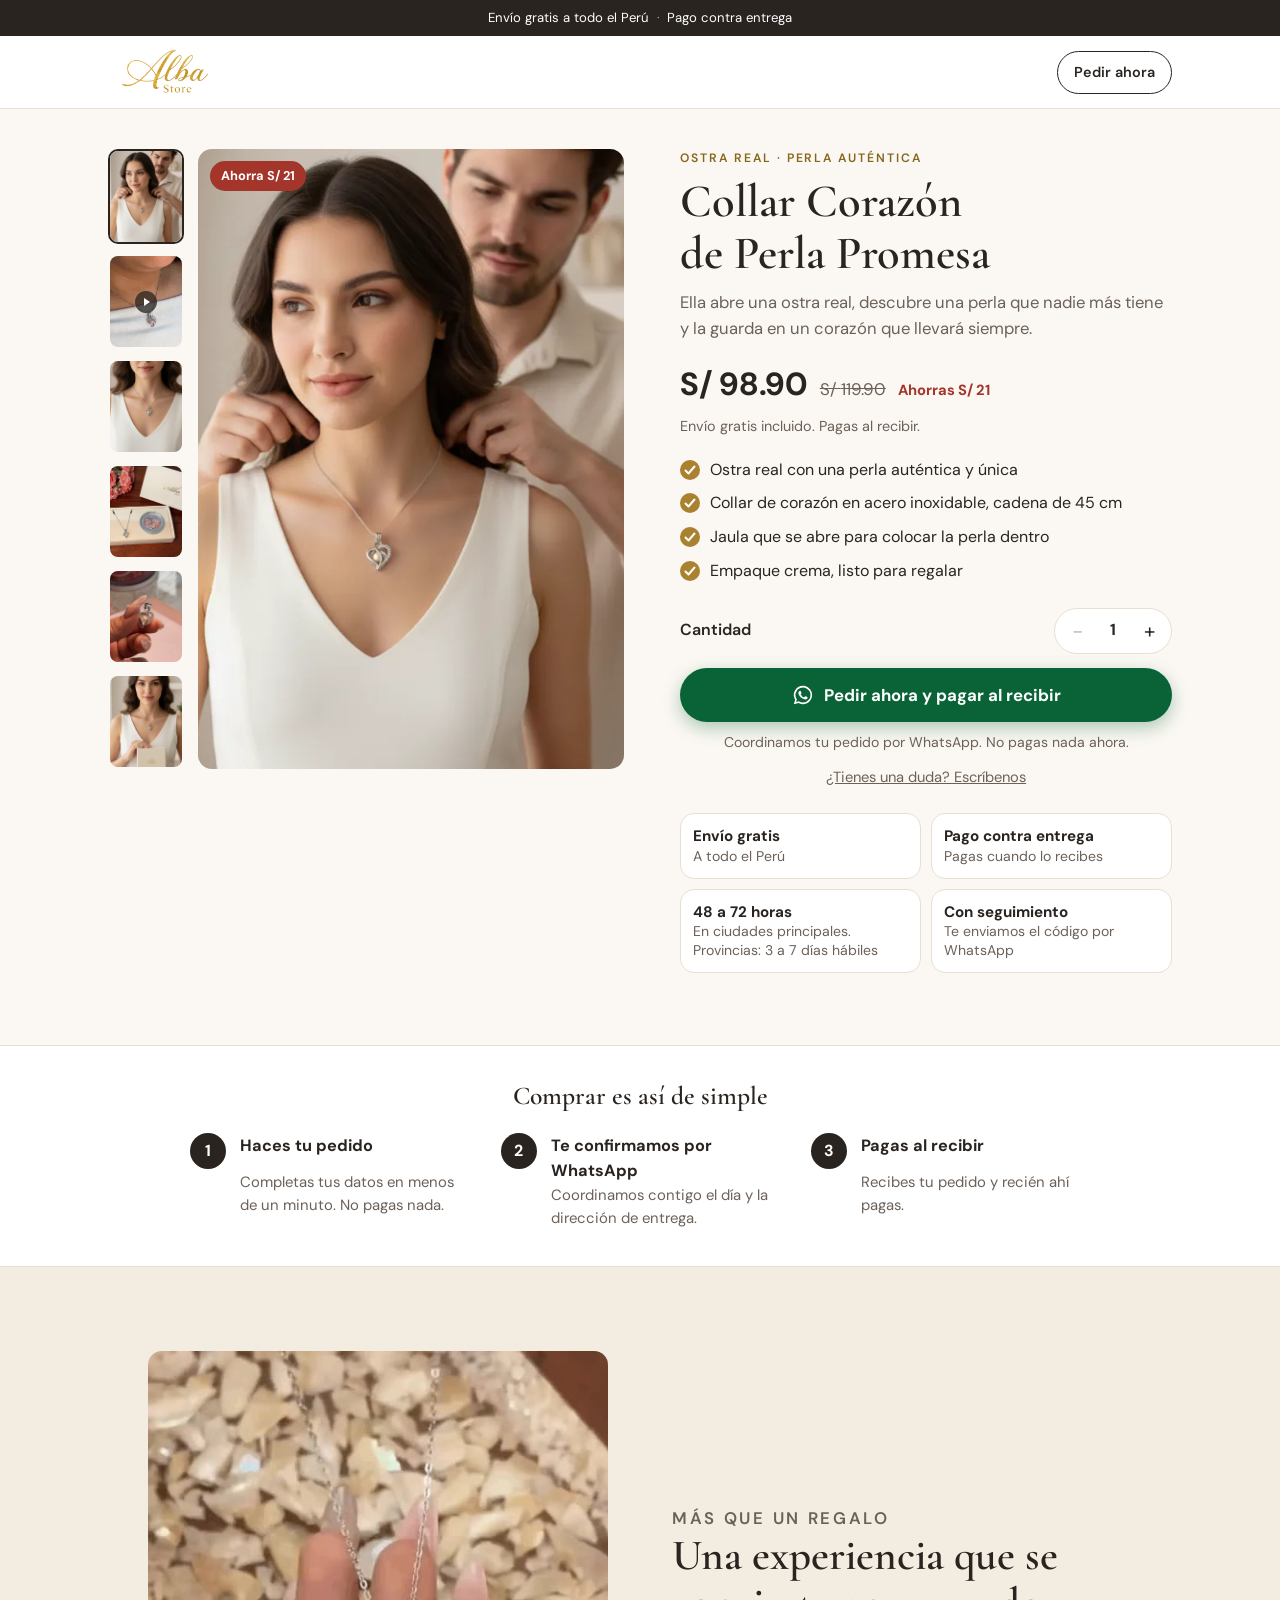
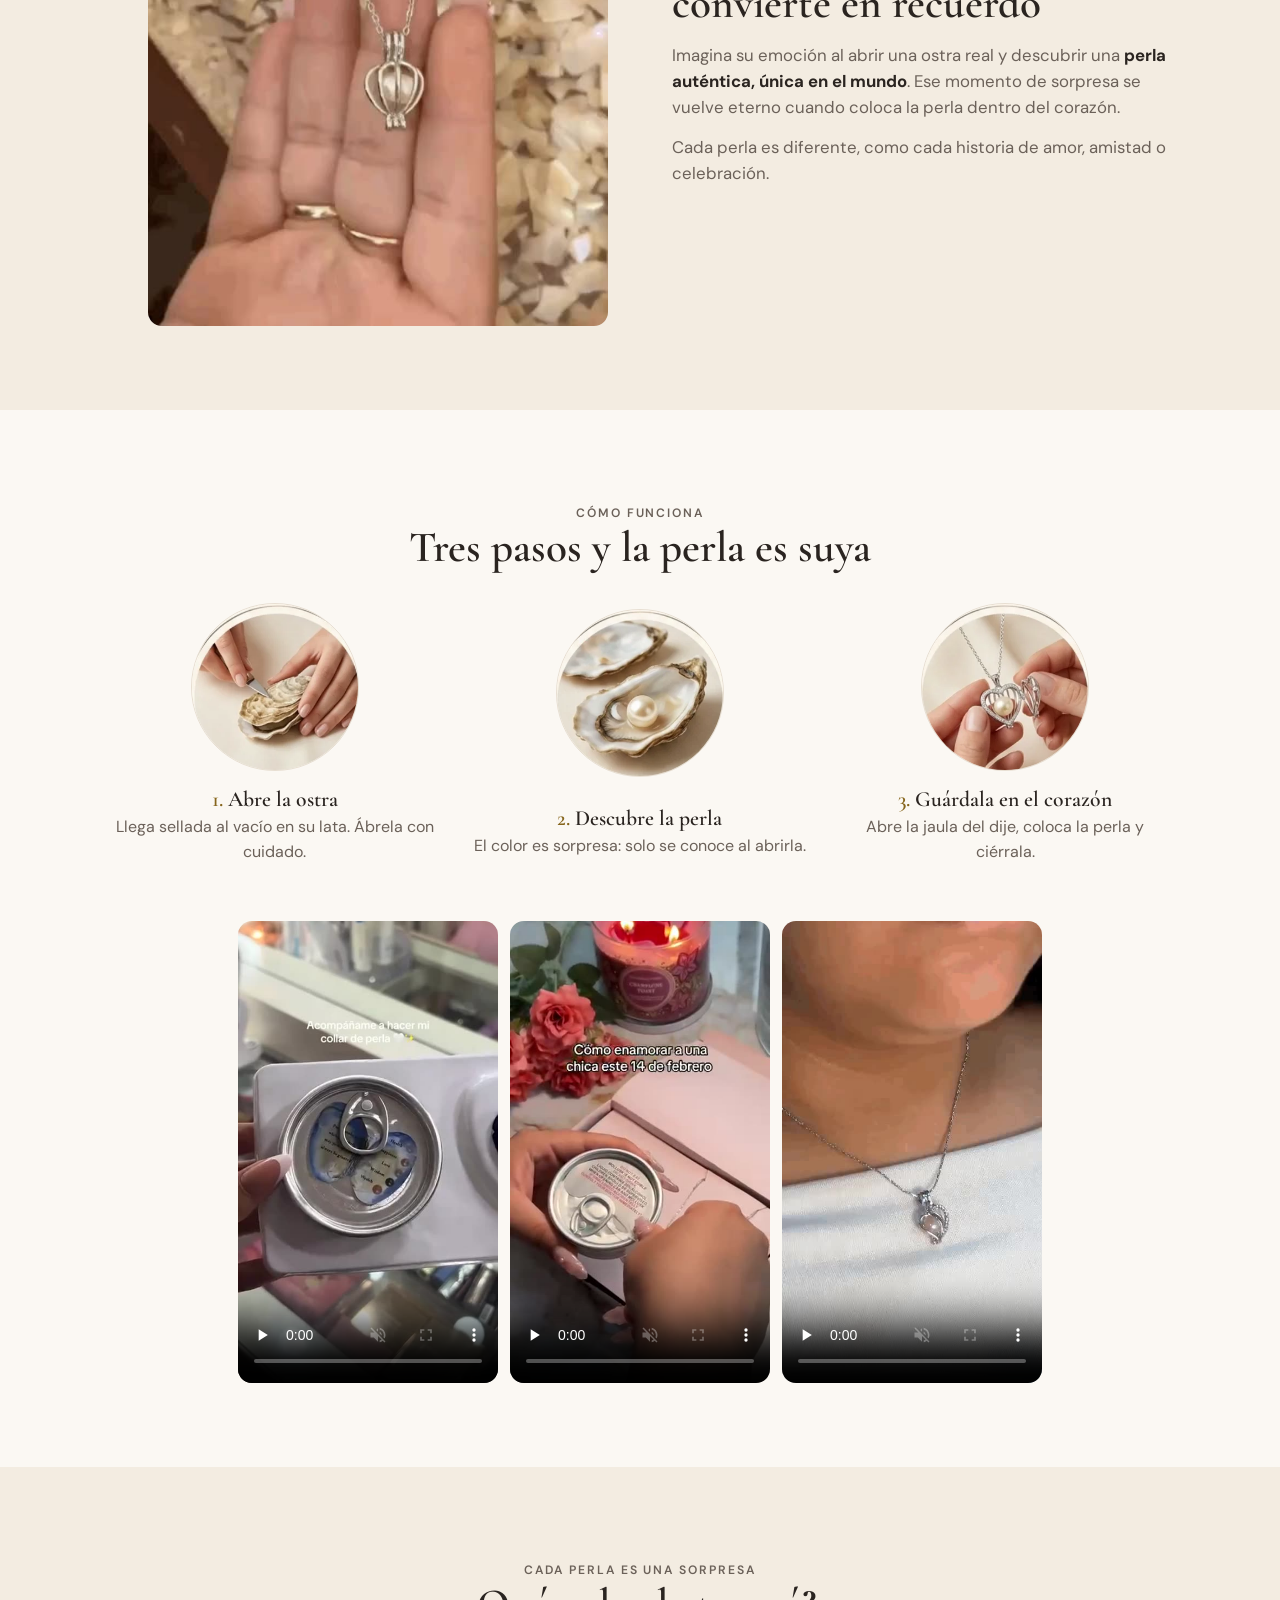
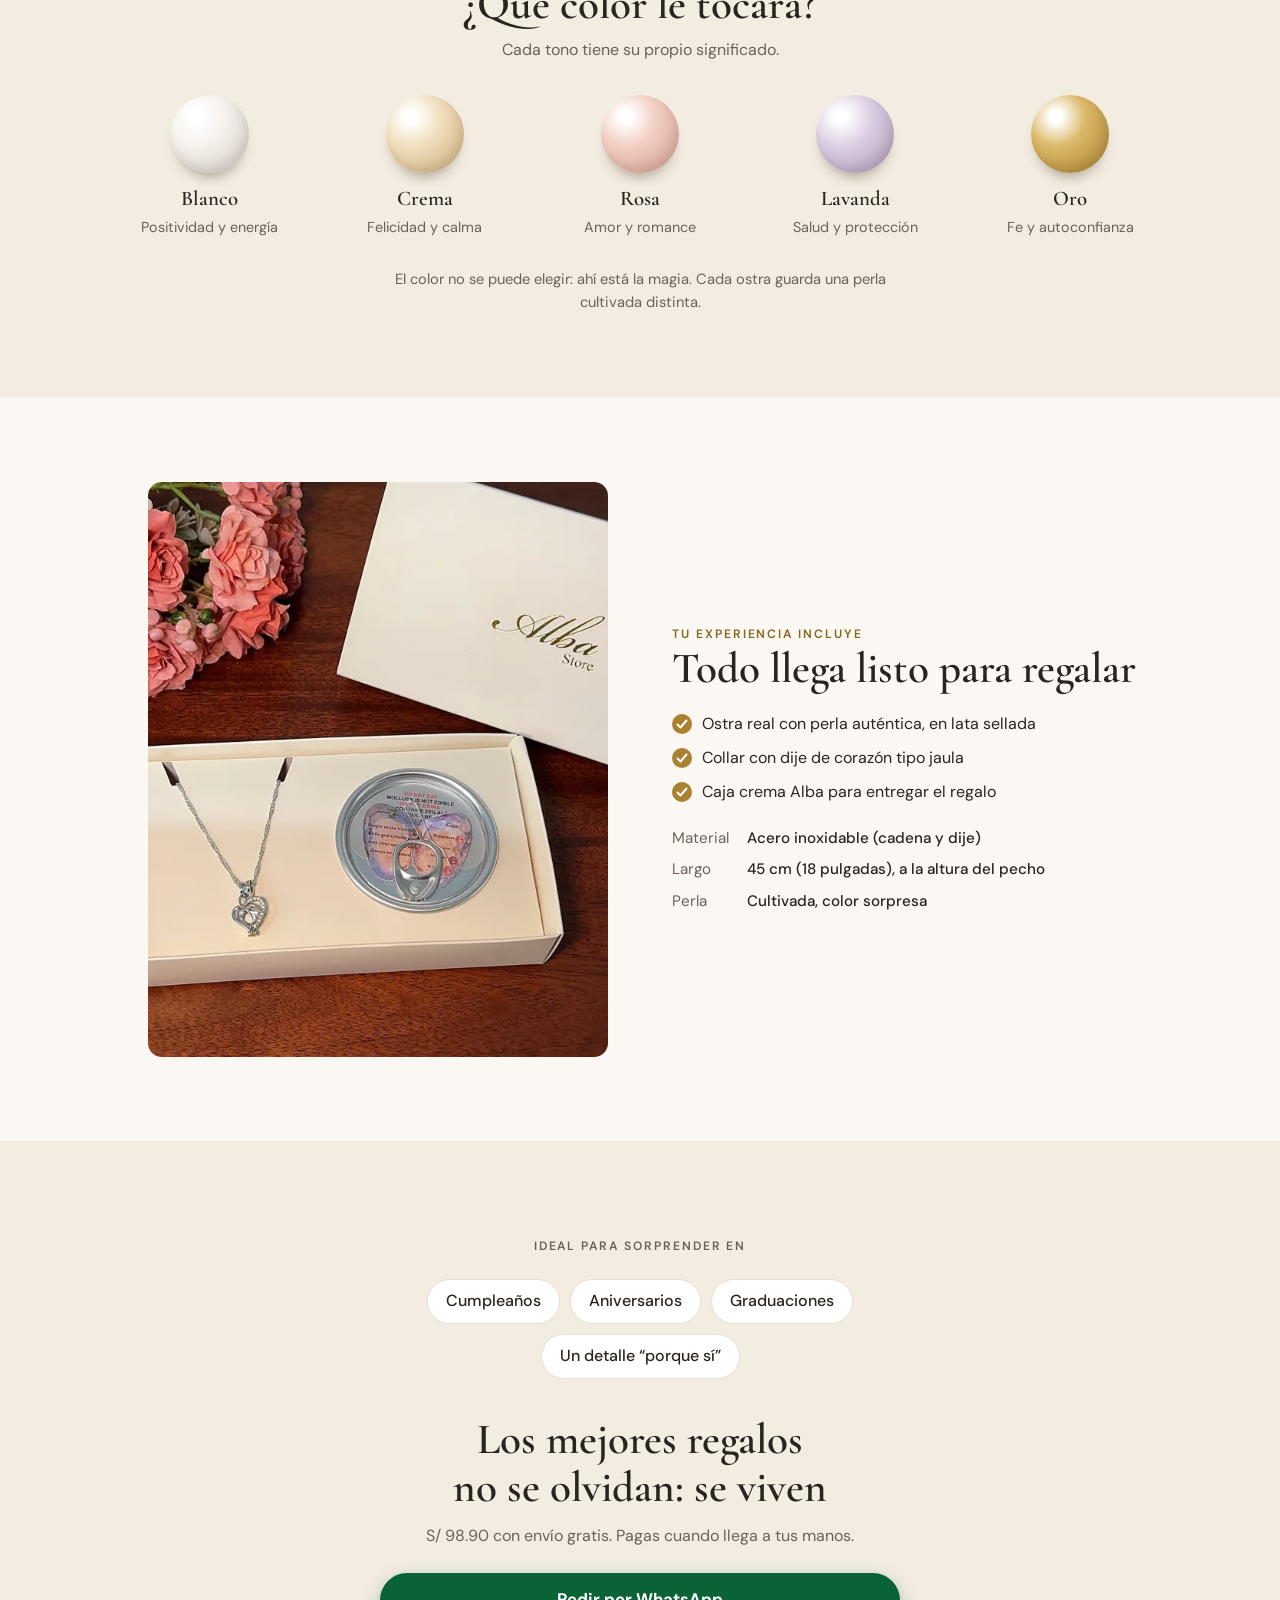
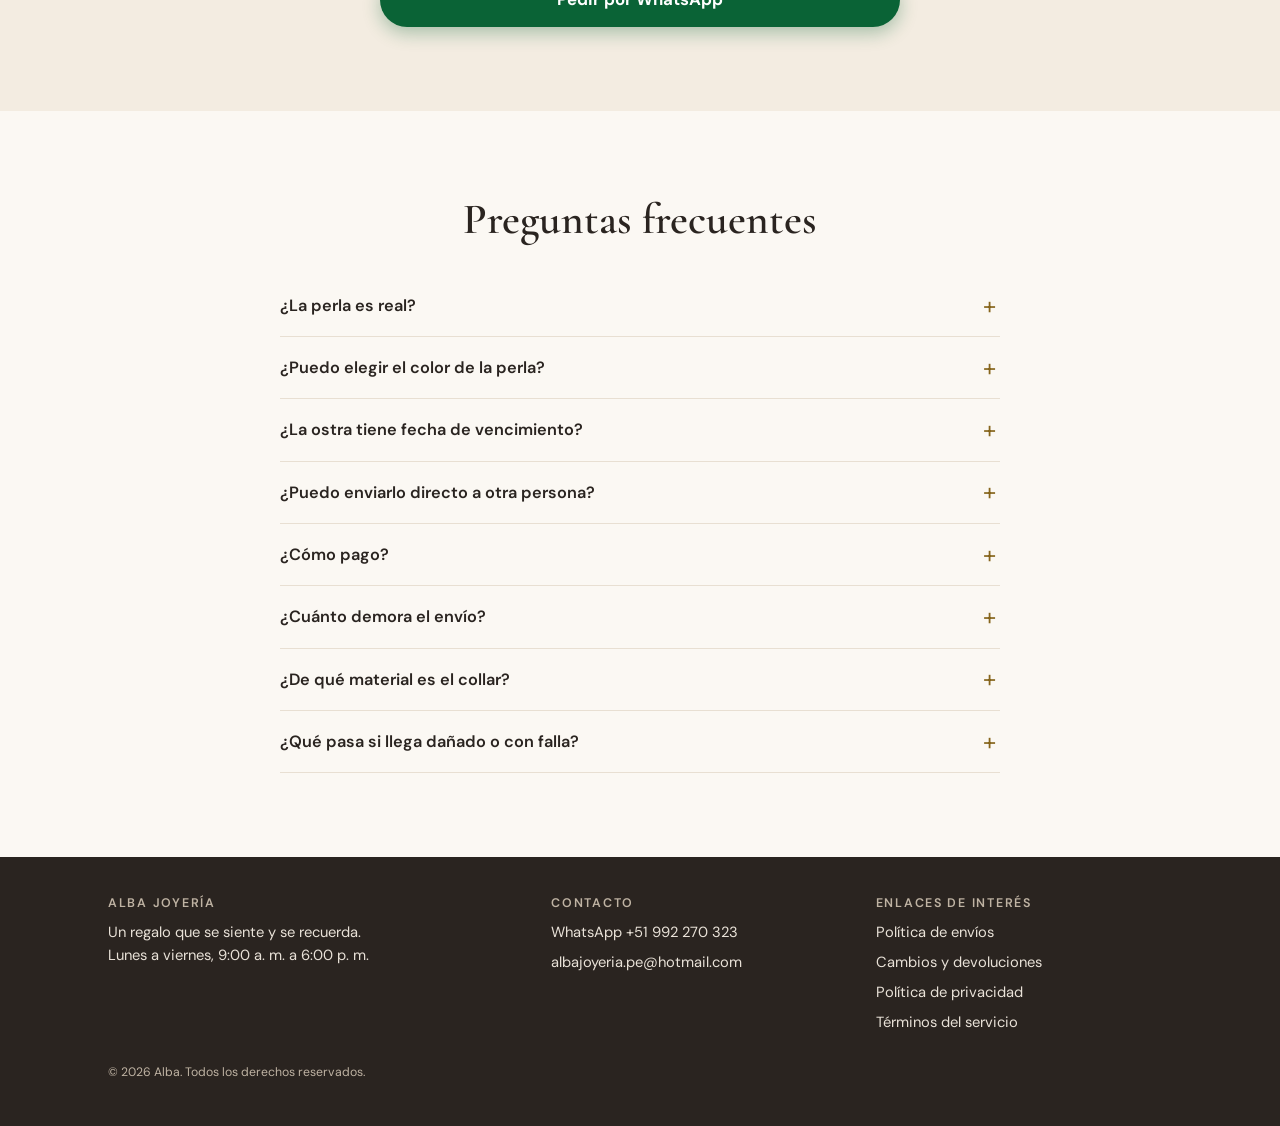
==== commit 6898d358: "Agregar franja con los tres pasos de la compra contra entrega Co-Authored-By: Claude Fable 5.2 <nore" ====
--- a/index.html
+++ b/index.html
@@ -112,6 +112,18 @@
     </div>
   </section>
 
+  <!-- Cómo se compra -->
+  <section class="howto" aria-labelledby="howto-title">
+    <div class="wrap">
+      <h2 id="howto-title">Comprar es así de simple</h2>
+      <ol>
+        <li><strong>Haces tu pedido</strong><span>Completas tus datos en menos de un minuto. No pagas nada.</span></li>
+        <li><strong>Te confirmamos por WhatsApp</strong><span>Coordinamos contigo el día y la dirección de entrega.</span></li>
+        <li><strong>Pagas al recibir</strong><span>Recibes tu pedido y recién ahí pagas.</span></li>
+      </ol>
+    </div>
+  </section>
+
   <!-- Historia -->
   <section class="section section--sand">
     <div class="wrap story">
--- a/styles.css
+++ b/styles.css
@@ -8,8 +8,8 @@
   --gold: #a9812f;
   --gold-text: #86651c;
   --line: #e8dfd2;
-  --wa: #128a4b;
-  --wa-dark: #0d6f3c;
+  --wa: #0a6336;
+  --wa-dark: #074a28;
   --sale: #a3352b;
   --radius: 14px;
   --serif: "Cormorant Garamond", "Times New Roman", serif;
@@ -65,7 +65,7 @@
   transition: background .15s, transform .1s;
 }
 .btn:active { transform: scale(.985); }
-.btn--wa { background: var(--wa); color: #fff; box-shadow: 0 6px 18px rgba(18, 138, 75, .28); }
+.btn--wa { background: var(--wa); color: #fff; box-shadow: 0 6px 18px rgba(10, 99, 54, .32); }
 .btn--wa:hover { background: var(--wa-dark); }
 .btn svg { width: 22px; height: 22px; flex: none; fill: currentColor; }
 .btn small { display: block; font-weight: 500; font-size: .78rem; opacity: .9; }
@@ -127,6 +127,19 @@
 .trust li { background: var(--surface); border: 1px solid var(--line); border-radius: var(--radius); padding: 12px; font-size: .88rem; line-height: 1.35; }
 .trust strong { display: block; font-size: .95rem; }
 .trust span { color: var(--muted); }
+
+/* Cómo se compra */
+.howto { background: var(--surface); border-top: 1px solid var(--line); border-bottom: 1px solid var(--line); padding: 36px 0; }
+.howto h2 { font-size: 1.6rem; text-align: center; margin-bottom: 22px; }
+.howto ol { list-style: none; padding: 0; margin: 0 auto; max-width: 900px; display: grid; gap: 18px; counter-reset: compra; }
+.howto li { counter-increment: compra; display: grid; grid-template-columns: 36px 1fr; column-gap: 14px; }
+.howto li::before {
+  content: counter(compra); grid-row: span 2; width: 36px; height: 36px; border-radius: 50%;
+  background: var(--ink); color: #fff; font-weight: 700; display: grid; place-items: center;
+}
+.howto strong { font-size: 1.02rem; }
+.howto span { color: var(--muted); font-size: .93rem; }
+@media (min-width: 860px) { .howto ol { grid-template-columns: repeat(3, 1fr); gap: 32px; } }
 
 /* Historia */
 .story { display: grid; gap: 24px; align-items: center; }
